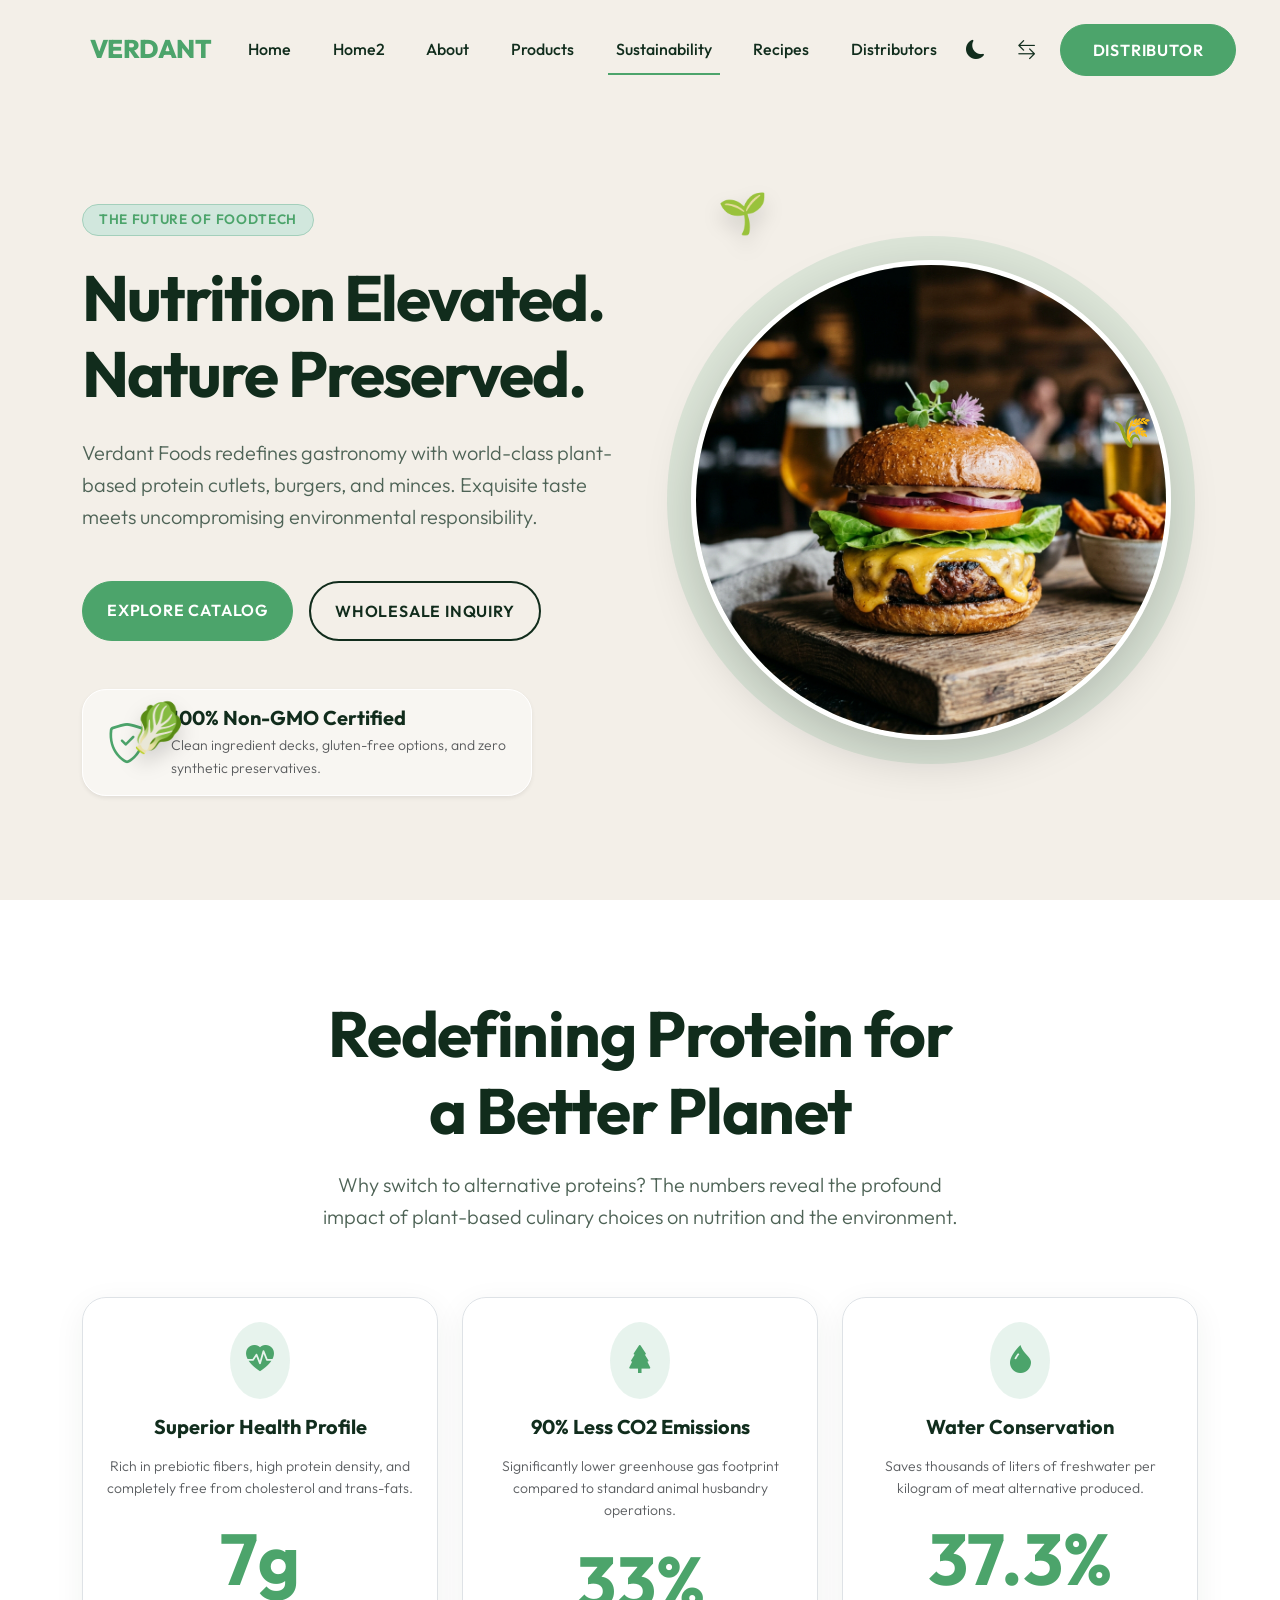
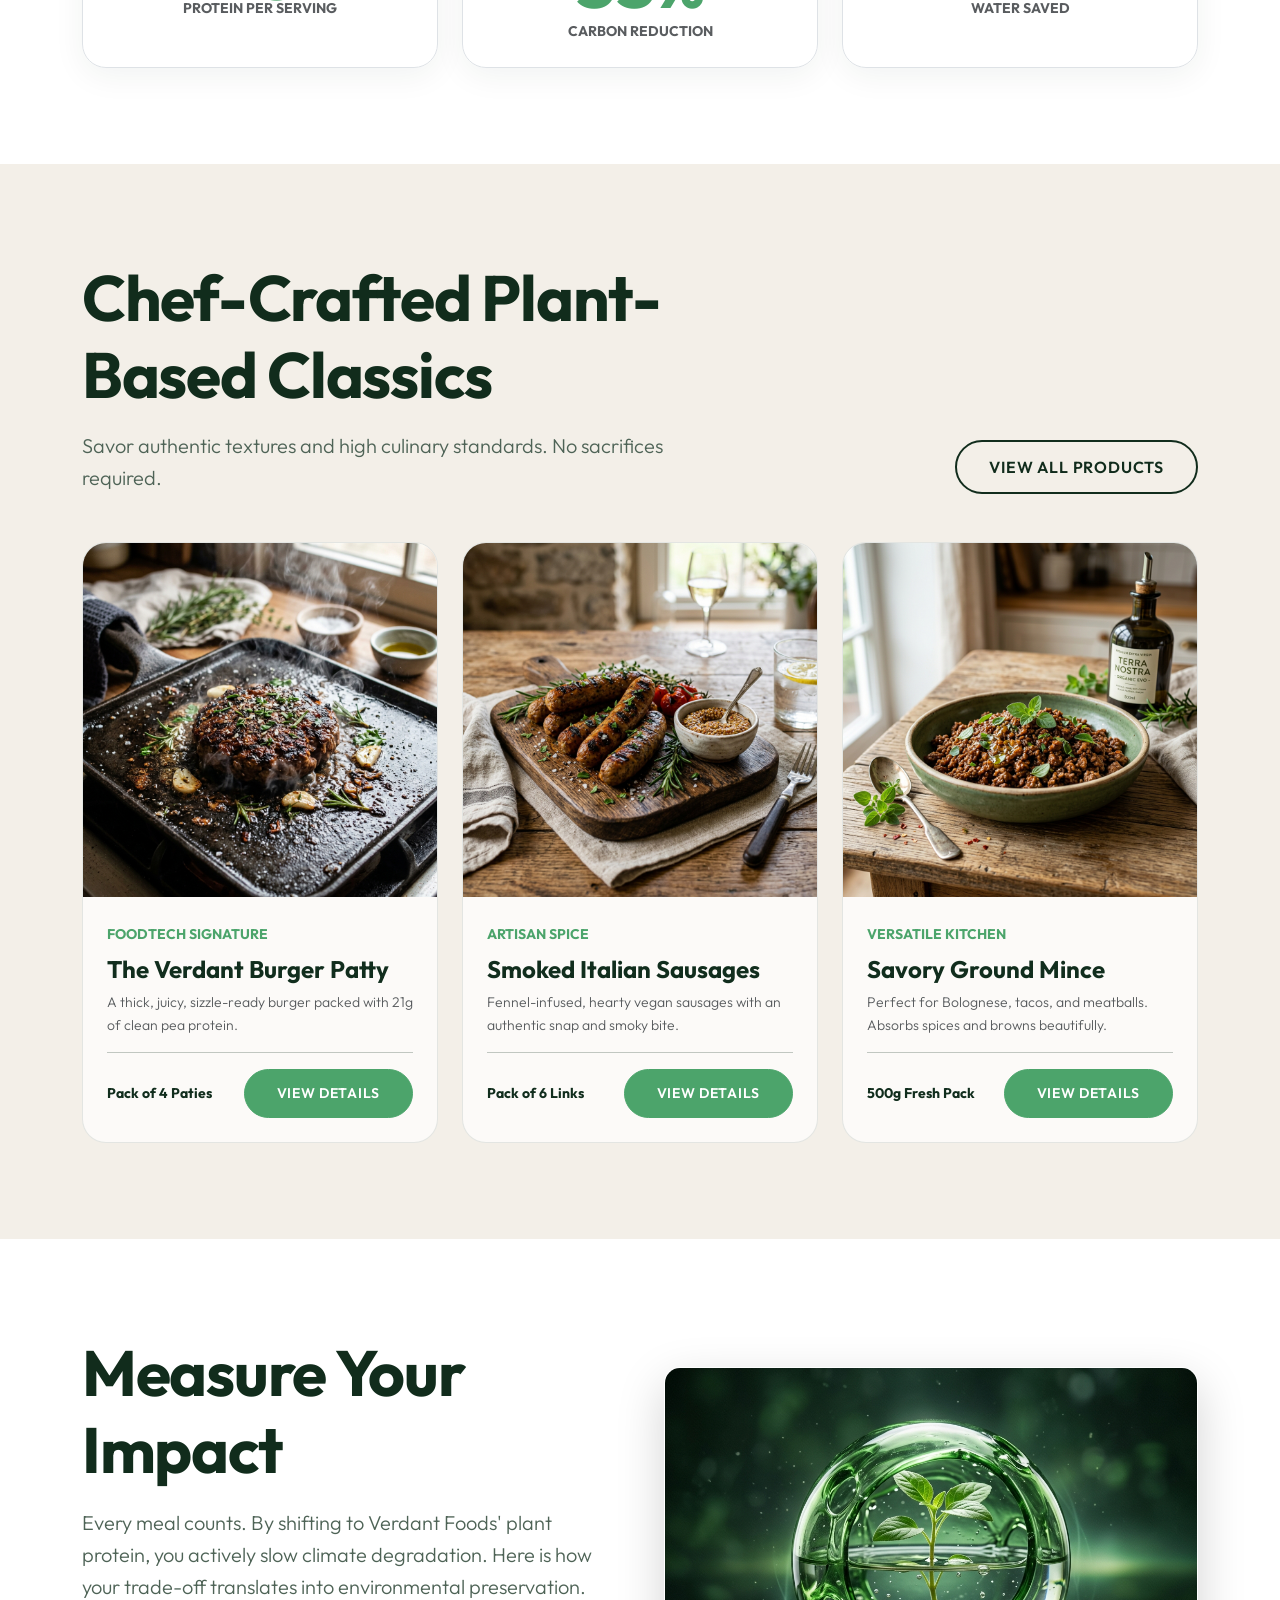
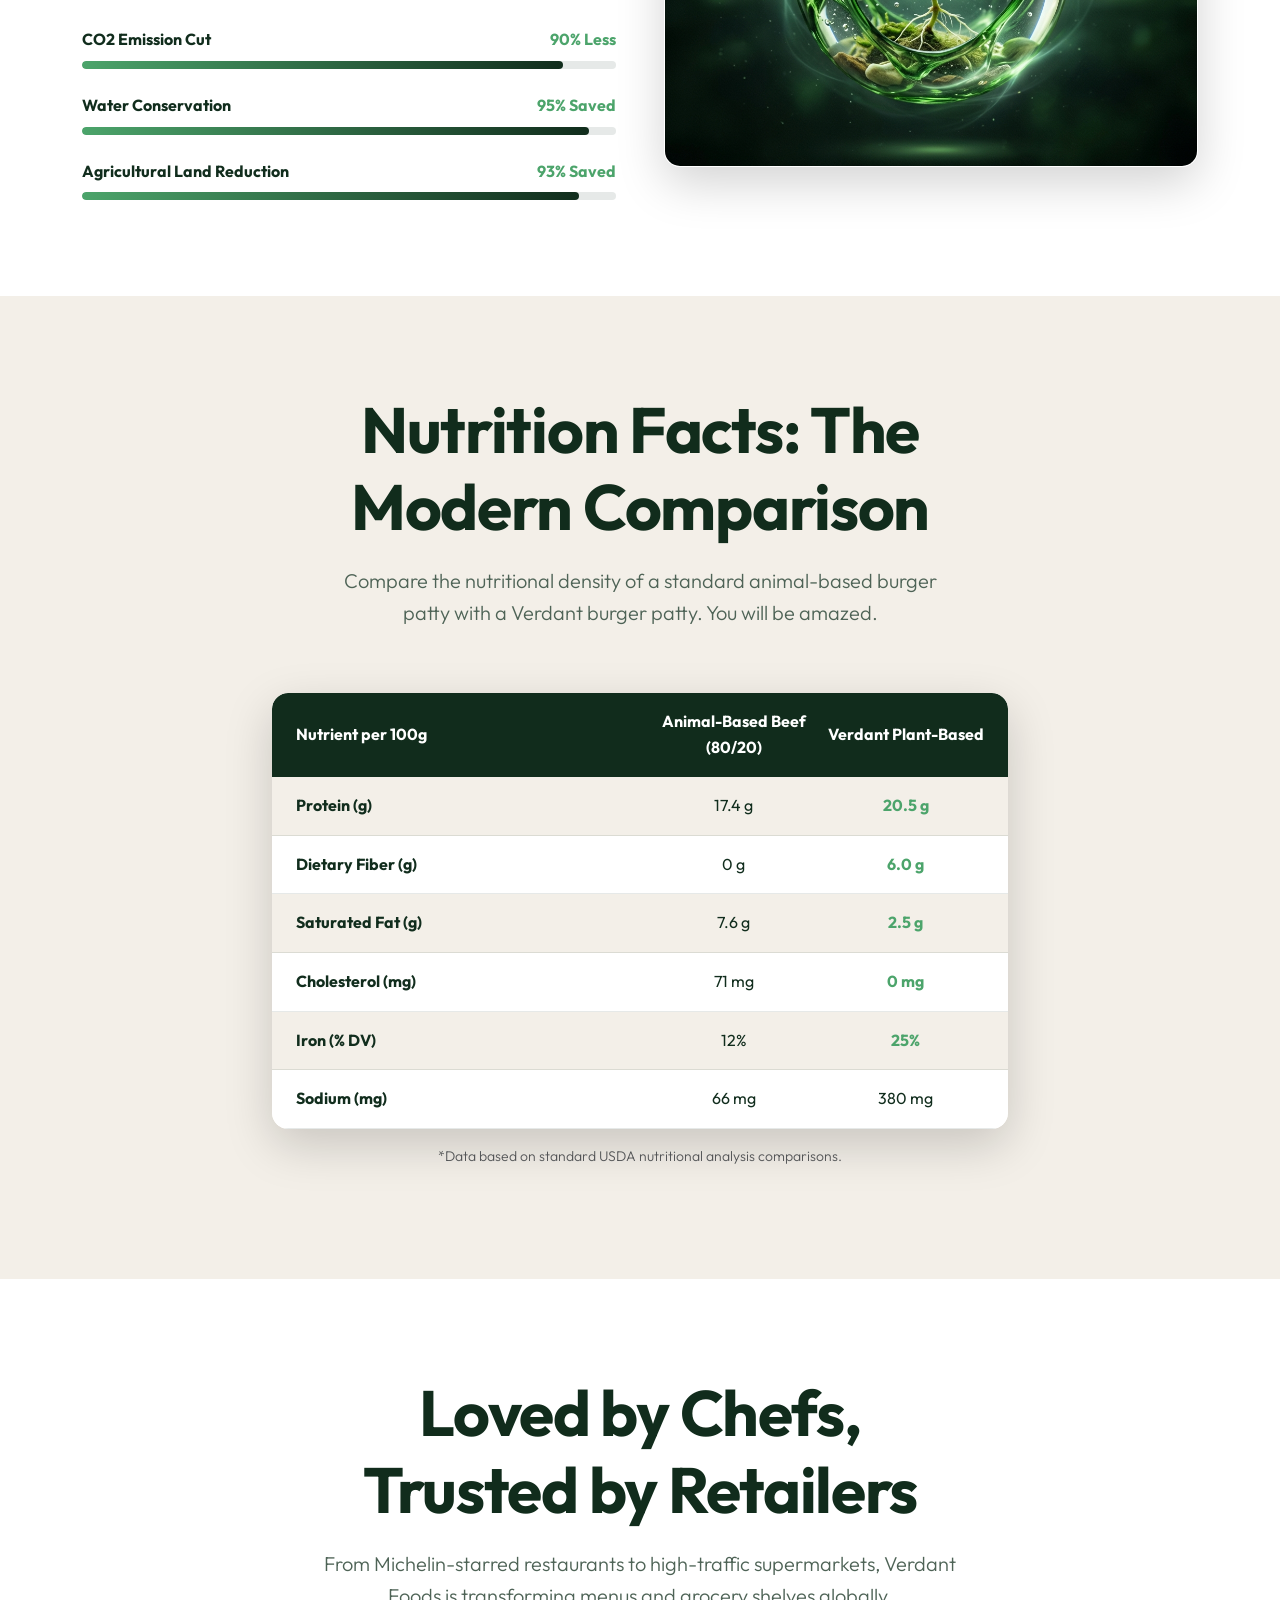
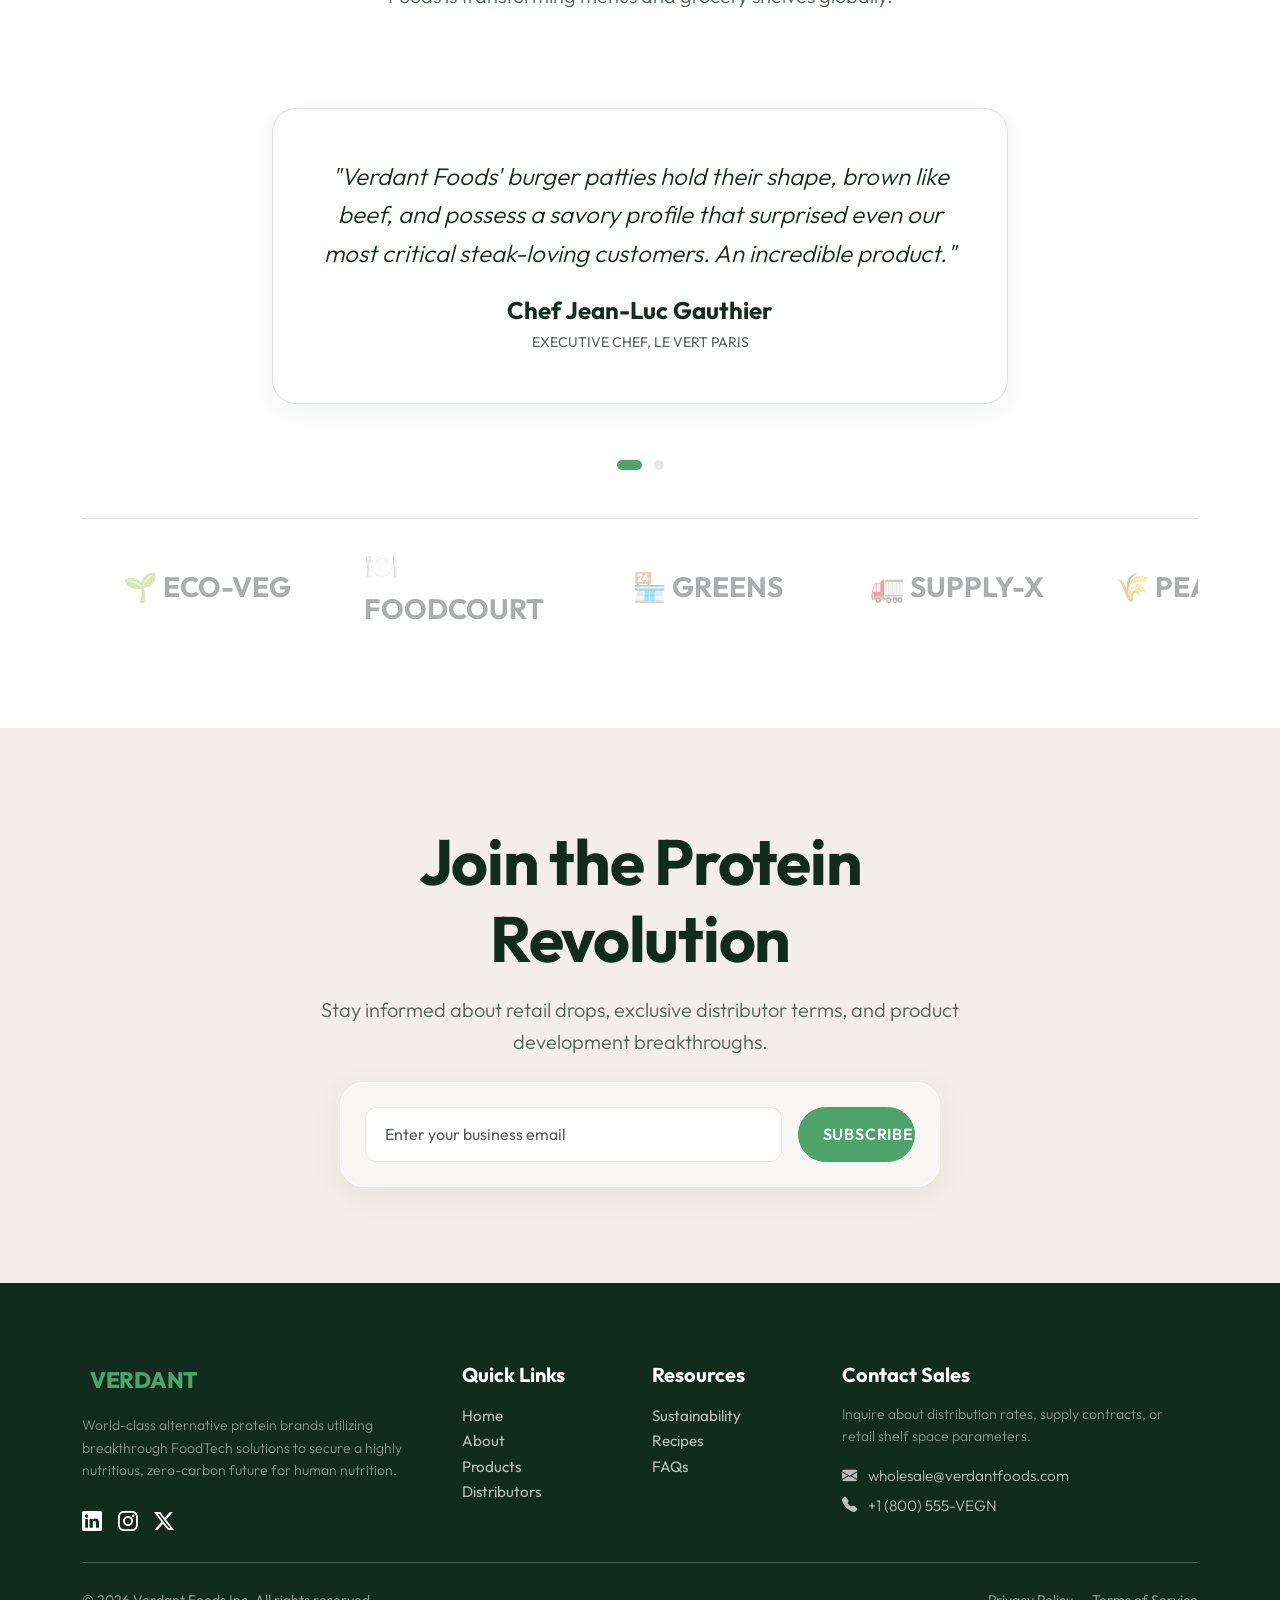
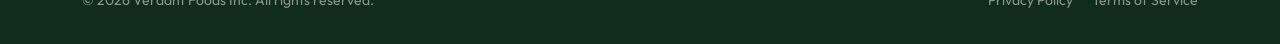
==== index.html @ fd727ae0 "Initial commit of premium FoodTech alternative protein brand website (Verdant)" ====
<!DOCTYPE html>
<html lang="en" data-theme="light" dir="ltr">

<head>
  <meta charset="UTF-8">
  <meta name="viewport" content="width=device-width, initial-scale=1.0">
  <title>Verdant | Premium Plant-Based Protein & FoodTech</title>
  <meta name="description"
    content="Discover the next generation of alternative proteins. Verdant Foods combines advanced FoodTech with organic farming to create ultra-premium, sustainable plant-based meats.">
  <!-- Bootstrap 5 CDN -->
  <link href="https://cdn.jsdelivr.net/npm/bootstrap@5.3.3/dist/css/bootstrap.min.css" rel="stylesheet">
  <!-- Bootstrap Icons CDN -->
  <link href="https://cdn.jsdelivr.net/npm/bootstrap-icons@1.11.3/font/bootstrap-icons.min.css" rel="stylesheet">
  <!-- Custom CSS -->
  <link href="assets/css/styles.css" rel="stylesheet">
  <!-- Favicon SVG -->
  <link rel="icon" type="image/svg+xml" href="data:image/svg+xml,<svg xmlns=%22http://www.w3.org/2000/svg%22 viewBox=%220 0 100 100%22><text y=%22.9em%22 font-size=%2290%22>🌱</text></svg>">
</head>

<body>

  <!-- STICKY HEADER -->
  <nav class="navbar navbar-expand-lg premium-navbar">
    <div class="container">
      <a class="navbar-brand d-flex align-items-center" href="index.html"
        style="font-weight: 800; font-size: 1.6rem; color: var(--color-primary); letter-spacing: -0.02em;">
        <i class="bi bi-leaf-fill text-success me-2"></i><span style="color: var(--color-secondary);">VERDANT</span>
      </a>
      <button class="navbar-toggler" type="button" data-bs-toggle="collapse" data-bs-target="#navbarContent"
        aria-controls="navbarContent" aria-expanded="false" aria-label="Toggle navigation">
        <span class="navbar-toggler-icon"></span>
      </button>
      <div class="collapse navbar-collapse" id="navbarContent">
        <ul class="navbar-nav mx-auto mb-2 mb-lg-0">
          <li class="nav-item"><a class="nav-link active" href="index.html">Home</a></li>
          <li class="nav-item"><a class="nav-link" href="home2.html">Home2 </a></li>
          <li class="nav-item"><a class="nav-link" href="about.html">About</a></li>
          <li class="nav-item"><a class="nav-link" href="products.html">Products</a></li>
          <li class="nav-item"><a class="nav-link" href="sustainability.html">Sustainability</a></li>
          <li class="nav-item"><a class="nav-link" href="recipes.html">Recipes</a></li>
          <li class="nav-item"><a class="nav-link" href="contact.html">Distributors</a></li>
        </ul>
        <div class="d-flex align-items-center gap-3">
          <button class="btn btn-sm btn-outline-secondary border-0" id="theme-toggle" aria-label="Toggle Dark Mode">
            <i class="bi bi-moon-fill" style="font-size: 1.2rem; color: var(--color-text);"></i>
          </button>
          <button class="btn btn-sm btn-outline-secondary border-0" id="rtl-toggle" aria-label="Toggle RTL">
            <i class="bi bi-arrow-left-right" style="font-size: 1.2rem; color: var(--color-text);"></i>
          </button>
          <a class="btn-premium btn" href="contact.html">Distributor</a>
        </div>
      </div>
    </div>
  </nav>

  <!-- HERO SECTION -->
  <header class="position-relative overflow-hidden min-vh-100 d-flex align-items-center"
    style="background-color: var(--color-accent); padding-top: 100px;">
    <!-- Parallax Blobs -->
    <div class="organic-blob" style="top: 10%; left: -5%;"></div>
    <div class="organic-blob" style="bottom: 5%; right: -5%; width: 600px; height: 600px; animation-duration: 25s;">
    </div>

    <!-- Floating 3D Elements -->
    <div class="floating-element"
      style="top: 20%; right: 40%; font-size: 2.5rem; filter: drop-shadow(0 10px 10px rgba(0,0,0,0.15));">🌱</div>
    <div class="floating-element-slow"
      style="bottom: 15%; left: 10%; font-size: 3rem; filter: drop-shadow(0 10px 10px rgba(0,0,0,0.15));">🥬</div>
    <div class="floating-element"
      style="top: 45%; right: 10%; font-size: 2rem; filter: drop-shadow(0 10px 10px rgba(0,0,0,0.15));">🌾</div>

    <div class="container py-5">
      <div class="row align-items-center g-5">
        <div class="col-lg-6 reveal-on-scroll">
          <div class="badge bg-success-subtle text-success border border-success-subtle px-3 py-2 rounded-pill mb-4"
            style="font-weight: 600; letter-spacing: 0.05em; font-size: 0.85rem;">THE FUTURE OF FOODTECH</div>
          <h1 class="display-3 fw-bold">Nutrition Elevated. Nature Preserved.</h1>
          <p class="lead mb-5" style="color: var(--color-text-muted);">
            Verdant Foods redefines gastronomy with world-class plant-based protein cutlets, burgers, and minces.
            Exquisite taste meets uncompromising environmental responsibility.
          </p>
          <div class="d-flex flex-wrap gap-3">
            <a href="products.html" class="btn btn-premium px-4 py-3">Explore Catalog</a>
            <a href="contact.html" class="btn btn-outline-premium px-4 py-3">Wholesale Inquiry</a>
          </div>

          <!-- Glass Floating Card -->
          <div class="glass-card mt-5 d-flex align-items-center gap-4 py-3 px-4 shadow-sm border-1 border-white"
            style="max-width: 450px;">
            <div class="fs-1 text-success"><i class="bi bi-shield-check"></i></div>
            <div>
              <h4 class="mb-1 fw-bold fs-5 text-primary-emphasis">100% Non-GMO Certified</h4>
              <p class="mb-0 small text-muted">Clean ingredient decks, gluten-free options, and zero synthetic
                preservatives.</p>
            </div>
          </div>
        </div>

        <div class="col-lg-6 text-center position-relative reveal-scale">
          <!-- Hero Product Image -->
          <div class="position-relative d-inline-block">
            <div class="rounded-circle bg-success bg-opacity-10 position-absolute start-50 top-50 translate-middle"
              style="width: 110%; height: 110%; z-index: -1;"></div>
            <img src="assets/images/home_hero_bg.png" alt="Premium Grilled Alternative Burger"
              class="img-fluid rounded-circle shadow-lg border border-5 border-white"
              style="width: 480px; height: 480px; object-fit: cover;">
          </div>
        </div>
      </div>
    </div>
  </header>

  <!-- WHY PLANT-BASED PROTEIN -->
  <section class="py-5 position-relative overflow-hidden" id="benefits" style="background-color: var(--color-bg);">
    <div class="container py-5">
      <div class="row justify-content-center text-center mb-5 reveal-on-scroll">
        <div class="col-lg-7">
          <h2 class="fw-bold">Redefining Protein for a Better Planet</h2>
          <p class="lead">Why switch to alternative proteins? The numbers reveal the profound impact of plant-based
            culinary choices on nutrition and the environment.</p>
        </div>
      </div>

      <div class="row g-4 justify-content-center">
        <!-- Benefit Card 1 -->
        <div class="col-md-4 col-sm-6 text-center reveal-on-scroll" style="transition-delay: 0.1s;">
          <div class="glass-card h-100 p-4 border border-1">
            <div class="mb-3 d-inline-block rounded-circle p-3 bg-success bg-opacity-10 text-success fs-3">
              <i class="bi bi-heart-pulse-fill"></i>
            </div>
            <h3 class="h5 fw-bold mb-3">Superior Health Profile</h3>
            <p class="small text-muted mb-4">Rich in prebiotic fibers, high protein density, and completely free from
              cholesterol and trans-fats.</p>
            <div class="counter-num" data-target="21" data-suffix="g">0</div>
            <span class="text-uppercase small fw-bold text-muted">Protein per serving</span>
          </div>
        </div>

        <!-- Benefit Card 2 -->
        <div class="col-md-4 col-sm-6 text-center reveal-on-scroll" style="transition-delay: 0.2s;">
          <div class="glass-card h-100 p-4 border border-1">
            <div class="mb-3 d-inline-block rounded-circle p-3 bg-success bg-opacity-10 text-success fs-3">
              <i class="bi bi-tree-fill"></i>
            </div>
            <h3 class="h5 fw-bold mb-3">90% Less CO2 Emissions</h3>
            <p class="small text-muted mb-4">Significantly lower greenhouse gas footprint compared to standard animal
              husbandry operations.</p>
            <div class="counter-num" data-target="89" data-suffix="%">0</div>
            <span class="text-uppercase small fw-bold text-muted">Carbon Reduction</span>
          </div>
        </div>

        <!-- Benefit Card 3 -->
        <div class="col-md-4 col-sm-6 text-center reveal-on-scroll" style="transition-delay: 0.3s;">
          <div class="glass-card h-100 p-4 border border-1">
            <div class="mb-3 d-inline-block rounded-circle p-3 bg-success bg-opacity-10 text-success fs-3">
              <i class="bi bi-droplet-fill"></i>
            </div>
            <h3 class="h5 fw-bold mb-3">Water Conservation</h3>
            <p class="small text-muted mb-4">Saves thousands of liters of freshwater per kilogram of meat alternative
              produced.</p>
            <div class="counter-num" data-target="99.2" data-float="true" data-suffix="%">0</div>
            <span class="text-uppercase small fw-bold text-muted">Water saved</span>
          </div>
        </div>
      </div>
    </div>
  </section>

  <!-- FEATURED PRODUCTS -->
  <section class="py-5 position-relative" id="products" style="background-color: var(--color-accent);">
    <div class="container py-5">
      <div class="row justify-content-between align-items-end mb-5 reveal-on-scroll">
        <div class="col-md-7">
          <h2 class="fw-bold mb-0">Chef-Crafted Plant-Based Classics</h2>
          <p class="lead mb-0 mt-3">Savor authentic textures and high culinary standards. No sacrifices required.</p>
        </div>
        <div class="col-md-3 text-md-end mt-4 mt-md-0">
          <a href="products.html" class="btn btn-outline-premium">View All Products</a>
        </div>
      </div>

      <div class="row g-4">
        <!-- Product 1 -->
        <div class="col-lg-4 col-md-6 reveal-on-scroll" style="transition-delay: 0.1s;">
          <div class="premium-product-card h-100">
            <div class="product-image-container">
              <img src="assets/images/home_prod_burger.png" alt="Verdant Burger Patty">
            </div>
            <div class="p-4">
              <span class="text-uppercase small text-success fw-bold">FoodTech Signature</span>
              <h3 class="h4 fw-bold mt-2">The Verdant Burger Patty</h3>
              <p class="small text-muted">A thick, juicy, sizzle-ready burger packed with 21g of clean pea protein.</p>
              <hr class="my-3">
              <div class="d-flex justify-content-between align-items-center">
                <span class="small fw-bold">Pack of 4 Paties</span>
                <a href="products.html" class="btn btn-sm btn-premium">View Details</a>
              </div>
            </div>
          </div>
        </div>

        <!-- Product 2 -->
        <div class="col-lg-4 col-md-6 reveal-on-scroll" style="transition-delay: 0.2s;">
          <div class="premium-product-card h-100">
            <div class="product-image-container">
              <img src="assets/images/home_prod_sausage.png" alt="Verdant Italian Sausage">
            </div>
            <div class="p-4">
              <span class="text-uppercase small text-success fw-bold">Artisan Spice</span>
              <h3 class="h4 fw-bold mt-2">Smoked Italian Sausages</h3>
              <p class="small text-muted">Fennel-infused, hearty vegan sausages with an authentic snap and smoky bite.
              </p>
              <hr class="my-3">
              <div class="d-flex justify-content-between align-items-center">
                <span class="small fw-bold">Pack of 6 Links</span>
                <a href="products.html" class="btn btn-sm btn-premium">View Details</a>
              </div>
            </div>
          </div>
        </div>

        <!-- Product 3 -->
        <div class="col-lg-4 col-md-6 reveal-on-scroll" style="transition-delay: 0.3s;">
          <div class="premium-product-card h-100">
            <div class="product-image-container">
              <img src="assets/images/home_prod_mince.png" alt="Verdant Ground Mince">
            </div>
            <div class="p-4">
              <span class="text-uppercase small text-success fw-bold">Versatile Kitchen</span>
              <h3 class="h4 fw-bold mt-2">Savory Ground Mince</h3>
              <p class="small text-muted">Perfect for Bolognese, tacos, and meatballs. Absorbs spices and browns
                beautifully.</p>
              <hr class="my-3">
              <div class="d-flex justify-content-between align-items-center">
                <span class="small fw-bold">500g Fresh Pack</span>
                <a href="products.html" class="btn btn-sm btn-premium">View Details</a>
              </div>
            </div>
          </div>
        </div>
      </div>
    </div>
  </section>

  <!-- SUSTAINABILITY IMPACT -->
  <section class="py-5 overflow-hidden" id="sustainability" style="background-color: var(--color-bg);">
    <div class="container py-5">
      <div class="row align-items-center g-5">
        <div class="col-lg-6 reveal-on-scroll">
          <h2 class="fw-bold">Measure Your Impact</h2>
          <p class="lead">Every meal counts. By shifting to Verdant Foods' plant protein, you actively slow climate
            degradation. Here is how your trade-off translates into environmental preservation.</p>

          <div class="mt-4">
            <div class="d-flex justify-content-between mb-2">
              <span class="fw-bold">CO2 Emission Cut</span>
              <span class="text-success fw-bold">90% Less</span>
            </div>
            <div class="sustainability-meter mb-4">
              <div class="sustainability-progress" style="width: 90%;"></div>
            </div>

            <div class="d-flex justify-content-between mb-2">
              <span class="fw-bold">Water Conservation</span>
              <span class="text-success fw-bold">95% Saved</span>
            </div>
            <div class="sustainability-meter mb-4">
              <div class="sustainability-progress" style="width: 95%;"></div>
            </div>

            <div class="d-flex justify-content-between mb-2">
              <span class="fw-bold">Agricultural Land Reduction</span>
              <span class="text-success fw-bold">93% Saved</span>
            </div>
            <div class="sustainability-meter">
              <div class="sustainability-progress" style="width: 93%;"></div>
            </div>
          </div>
        </div>
        <div class="col-lg-6 text-center reveal-scale">
          <img src="assets/images/home_sustain_chart.png" alt="Ecological glass design representing sustainability"
            class="img-fluid rounded-4 shadow-lg border border-1 border-white"
            style="max-height: 400px; width: 100%; object-fit: cover;">
        </div>
      </div>
    </div>
  </section>

  <!-- HEALTH & NUTRITION COMPARISON -->
  <section class="py-5" style="background-color: var(--color-accent);">
    <div class="container py-5">
      <div class="row justify-content-center text-center mb-5 reveal-on-scroll">
        <div class="col-lg-7">
          <h2 class="fw-bold">Nutrition Facts: The Modern Comparison</h2>
          <p class="lead">Compare the nutritional density of a standard animal-based burger patty with a Verdant burger
            patty. You will be amazed.</p>
        </div>
      </div>

      <div class="row justify-content-center">
        <div class="col-lg-10 col-xl-8 reveal-scale">
          <div class="nutrition-grid-wrapper shadow-lg">
            <div class="nutrition-grid border-0 bg-white">
              <div class="nutrition-row fw-bold text-white bg-success"
                style="background-color: var(--color-primary) !important;">
                <span>Nutrient per 100g</span>
                <span>Animal-Based Beef (80/20)</span>
                <span>Verdant Plant-Based</span>
              </div>
              <div class="nutrition-row">
                <span class="fw-bold">Protein (g)</span>
                <span>17.4 g</span>
                <span class="text-success fw-bold">20.5 g</span>
              </div>
              <div class="nutrition-row">
                <span class="fw-bold">Dietary Fiber (g)</span>
                <span>0 g</span>
                <span class="text-success fw-bold">6.0 g</span>
              </div>
              <div class="nutrition-row">
                <span class="fw-bold">Saturated Fat (g)</span>
                <span>7.6 g</span>
                <span class="text-success fw-bold">2.5 g</span>
              </div>
              <div class="nutrition-row">
                <span class="fw-bold">Cholesterol (mg)</span>
                <span>71 mg</span>
                <span class="text-success fw-bold">0 mg</span>
              </div>
              <div class="nutrition-row">
                <span class="fw-bold">Iron (% DV)</span>
                <span>12%</span>
                <span class="text-success fw-bold">25%</span>
              </div>
              <div class="nutrition-row">
                <span class="fw-bold">Sodium (mg)</span>
                <span>66 mg</span>
                <span>380 mg</span>
              </div>
            </div>
          </div>
          <p class="text-center mt-3 small text-muted">*Data based on standard USDA nutritional analysis comparisons.
          </p>
        </div>
      </div>
    </div>
  </section>

  <!-- TESTIMONIALS & PARTNER LOGOS -->
  <section class="py-5" style="background-color: var(--color-bg);">
    <div class="container py-5">
      <div class="row justify-content-center text-center mb-5 reveal-on-scroll">
        <div class="col-lg-7">
          <h2 class="fw-bold">Loved by Chefs, Trusted by Retailers</h2>
          <p class="lead">From Michelin-starred restaurants to high-traffic supermarkets, Verdant Foods is transforming
            menus and grocery shelves globally.</p>
        </div>
      </div>

      <div class="testimonial-wrapper reveal-scale">
        <div class="testimonial-container">
          <!-- Slide 1 -->
          <div class="testimonial-slide">
            <div class="glass-card text-center p-5 border">
              <p class="fs-4 italic text-primary mb-4" style="font-style: italic;">"Verdant Foods' burger patties hold
                their shape, brown like beef, and possess a savory profile that surprised even our most critical
                steak-loving customers. An incredible product."</p>
              <h4 class="fw-bold mb-1">Chef Jean-Luc Gauthier</h4>
              <span class="small text-muted text-uppercase">Executive Chef, Le Vert Paris</span>
            </div>
          </div>
          <!-- Slide 2 -->
          <div class="testimonial-slide">
            <div class="glass-card text-center p-5 border">
              <p class="fs-4 italic text-primary mb-4" style="font-style: italic;">"Wholesale inquiries surged 40% after
                stocking Verdant Foods. Their delivery times are impeccable, and the shelf stability of the
                vacuum-sealed mince is excellent."</p>
              <h4 class="fw-bold mb-1">Sarah Jenkins</h4>
              <span class="small text-muted text-uppercase">Director of Operations, Organic Foods Co-op</span>
            </div>
          </div>
        </div>
        <div class="slider-dots"></div>
      </div>

      <!-- Retail Partner Logos -->
      <div class="mt-5 pt-4 overflow-hidden border-top">
        <div class="logo-track">
          <div class="logo-slide"><span class="fs-3 fw-bold text-muted opacity-50">🌱 ECO-VEG</span></div>
          <div class="logo-slide"><span class="fs-3 fw-bold text-muted opacity-50">🍽️ FOODCOURT</span></div>
          <div class="logo-slide"><span class="fs-3 fw-bold text-muted opacity-50">🏪 GREENS</span></div>
          <div class="logo-slide"><span class="fs-3 fw-bold text-muted opacity-50">🚛 SUPPLY-X</span></div>
          <div class="logo-slide"><span class="fs-3 fw-bold text-muted opacity-50">🌾 PEA-CORP</span></div>
          <!-- Repeats for infinite scrolling -->
          <div class="logo-slide"><span class="fs-3 fw-bold text-muted opacity-50">🌱 ECO-VEG</span></div>
          <div class="logo-slide"><span class="fs-3 fw-bold text-muted opacity-50">🍽️ FOODCOURT</span></div>
          <div class="logo-slide"><span class="fs-3 fw-bold text-muted opacity-50">🏪 GREENS</span></div>
          <div class="logo-slide"><span class="fs-3 fw-bold text-muted opacity-50">🚛 SUPPLY-X</span></div>
          <div class="logo-slide"><span class="fs-3 fw-bold text-muted opacity-50">🌾 PEA-CORP</span></div>
        </div>
      </div>
    </div>
  </section>

  <!-- NEWSLETTER CTA -->
  <section class="py-5 position-relative overflow-hidden" style="background-color: var(--color-accent);">
    <div class="organic-blob" style="top: -20%; right: -20%; width: 400px; height: 400px;"></div>
    <div class="container py-5">
      <div class="row justify-content-center text-center reveal-on-scroll">
        <div class="col-lg-8">
          <h2 class="fw-bold mb-3">Join the Protein Revolution</h2>
          <p class="lead mb-4">Stay informed about retail drops, exclusive distributor terms, and product development
            breakthroughs.</p>

          <div class="glass-card p-4 mx-auto" style="max-width: 600px; border: 1px solid rgba(255,255,255,0.8);">
            <!-- Subscription Form -->
            <form class="premium-form d-flex flex-column flex-sm-row gap-3">
              <input type="email" class="form-control premium-form-control flex-grow-1"
                placeholder="Enter your business email" required>
              <button type="submit" class="btn btn-premium px-4">Subscribe</button>
            </form>
            <!-- Success Message -->
            <div class="form-success-card">
              <div class="text-success fs-1 mb-2"><i class="bi bi-check-circle-fill"></i></div>
              <h4 class="fw-bold">Subscription Confirmed!</h4>
              <p class="mb-0 text-muted">You have successfully subscribed to the Verdant Foods mailing list.</p>
            </div>
          </div>
        </div>
      </div>
    </div>
  </section>

  <!-- FOOTER -->
  <footer>
    <div class="container">
      <div class="row g-4">
        <div class="col-lg-4 col-md-6">
          <a class="d-flex align-items-center mb-3 text-white" href="index.html"
            style="font-weight: 800; font-size: 1.4rem; text-decoration: none; letter-spacing: -0.02em;">
            <i class="bi bi-leaf-fill text-success me-2"></i><span style="color: var(--color-secondary);">VERDANT</span>
          </a>
          <p class="text-white-50 small mb-4">World-class alternative protein brands utilizing breakthrough FoodTech
            solutions to secure a highly nutritious, zero-carbon future for human nutrition.</p>
          <div class="d-flex gap-3">
            <a href="#" aria-label="LinkedIn" class="text-white fs-5"><i class="bi bi-linkedin"></i></a>
            <a href="#" aria-label="Instagram" class="text-white fs-5"><i class="bi bi-instagram"></i></a>
            <a href="#" aria-label="Twitter" class="text-white fs-5"><i class="bi bi-twitter-x"></i></a>
          </div>
        </div>
        <div class="col-lg-2 col-md-3 col-6">
          <h5 class="fw-bold text-white mb-3">Quick Links</h5>
          <ul class="list-unstyled">
            <li><a href="index.html">Home</a></li>
            <li><a href="about.html">About</a></li>
            <li><a href="products.html">Products</a></li>
            <li><a href="contact.html">Distributors</a></li>
          </ul>
        </div>
        <div class="col-lg-2 col-md-3 col-6">
          <h5 class="fw-bold text-white mb-3">Resources</h5>
          <ul class="list-unstyled">
            <li><a href="sustainability.html">Sustainability</a></li>
            <li><a href="recipes.html">Recipes</a></li>
            <li><a href="contact.html#faq">FAQs</a></li>
          </ul>
        </div>
        <div class="col-lg-4 col-md-6">
          <h5 class="fw-bold text-white mb-3">Contact Sales</h5>
          <p class="small text-white-50">Inquire about distribution rates, supply contracts, or retail shelf space
            parameters.</p>
          <p class="mb-1"><i class="bi bi-envelope-fill me-2"></i> wholesale@verdantfoods.com</p>
          <p><i class="bi bi-telephone-fill me-2"></i> +1 (800) 555-VEGN</p>
        </div>
      </div>
      <hr class="my-4 border-white-50">
      <div class="row align-items-center">
        <div class="col-md-6 text-center text-md-start">
          <span class="small text-white-50">&copy; 2026 Verdant Foods Inc. All rights reserved.</span>
        </div>
        <div class="col-md-6 text-center text-md-end mt-2 mt-md-0">
          <a href="#" class="small text-white-50 me-3">Privacy Policy</a>
          <a href="#" class="small text-white-50">Terms of Service</a>
        </div>
      </div>
    </div>
  </footer>

  <!-- BACK TO TOP BUTTON -->
  <div class="back-to-top" id="back-to-top" aria-label="Back to Top">
    <i class="bi bi-arrow-up-short" style="font-size: 1.8rem;"></i>
  </div>

  <!-- Bootstrap 5 JS Bundle with Popper -->
  <script src="https://cdn.jsdelivr.net/npm/bootstrap@5.3.3/dist/js/bootstrap.bundle.min.js"></script>
  <!-- Custom JS -->
  <script src="assets/js/app.js"></script>
</body>

</html>
---- assets/css/styles.css ----
@import url('https://fonts.googleapis.com/css2?family=Outfit:wght@100;300;400;500;600;700;800;900&display=swap');

/* BRAND VARIABLES & COLOR SYSTEM */
:root {
  --font-family: 'Outfit', sans-serif;
  
  /* HSL Color System */
  --hsl-primary: 145, 45%, 12%;
  --hsl-secondary: 141, 37%, 47%;
  --hsl-accent: 40, 30%, 93%;
  --hsl-accent-dark: 40, 20%, 80%;
  
  /* Theme Colors (Light Default) */
  --color-primary: hsl(var(--hsl-primary));
  --color-secondary: hsl(var(--hsl-secondary));
  --color-accent: hsl(var(--hsl-accent));
  --color-accent-dark: hsl(var(--hsl-accent-dark));
  --color-bg: #ffffff;
  --color-card-bg: rgba(255, 255, 255, 0.7);
  --color-text: #112d1d;
  --color-text-muted: #4e6356;
  --color-border: rgba(17, 45, 29, 0.1);
  --glass-bg: rgba(255, 255, 255, 0.45);
  --glass-border: rgba(255, 255, 255, 0.25);
  --glass-shadow: rgba(17, 45, 29, 0.06);
  
  /* Animations */
  --transition-smooth: all 0.5s cubic-bezier(0.16, 1, 0.3, 1);
  --transition-fast: all 0.2s ease;
}

/* DARK MODE OVERRIDES */
[data-theme="dark"] {
  --color-bg: #0b0f0c;
  --color-card-bg: rgba(15, 22, 17, 0.7);
  --color-accent: #141a16;
  --color-accent-dark: #1b241e;
  --color-text: #f5f0e6;
  --color-text-muted: #a3b8ad;
  --color-border: rgba(245, 240, 230, 0.15);
  --glass-bg: rgba(11, 15, 12, 0.65);
  --glass-border: rgba(245, 240, 230, 0.15);
  --glass-shadow: rgba(0, 0, 0, 0.5);
}

/* GENERAL SETUP */
* {
  box-sizing: border-box;
  margin: 0;
  padding: 0;
}

body {
  font-family: var(--font-family);
  background-color: var(--color-bg);
  color: var(--color-text);
  overflow-x: hidden;
  transition: background-color 0.5s ease, color 0.5s ease;
  line-height: 1.6;
}

/* TYPOGRAPHY */
h1, .h1 {
  font-size: clamp(3.5rem, 8vw, 6rem);
  font-weight: 580;
  line-height: 1.1;
  letter-spacing: -0.03em;
  color: var(--color-primary);
  margin-bottom: 1.5rem;
}

[data-theme="dark"] h1, [data-theme="dark"] .h1 {
  color: #ffffff;
}

h2, .h2 {
  font-size: clamp(2.2rem, 5vw, 4rem);
  font-weight: 600;
  line-height: 1.2;
  letter-spacing: -0.02em;
  color: var(--color-primary);
  margin-bottom: 1.2rem;
}

[data-theme="dark"] h2, [data-theme="dark"] .h2 {
  color: var(--color-secondary);
}

h3, .h3 {
  font-size: clamp(1.6rem, 3.5vw, 2.5rem);
  font-weight: 500;
  line-height: 1.3;
  margin-bottom: 1rem;
}

p, .body-text {
  font-size: clamp(0.95rem, 2vw, 1.1rem);
  color: var(--color-text-muted);
  font-weight: 300;
}

/* RTL OVERRIDES */
[dir="rtl"] {
  text-align: right;
}
[dir="rtl"] .ms-auto {
  margin-right: auto !important;
  margin-left: 0 !important;
}
[dir="rtl"] .me-auto {
  margin-left: auto !important;
  margin-right: 0 !important;
}

/* STICKY HEADER Styling */
.premium-navbar {
  position: fixed;
  top: 0;
  width: 100%;
  z-index: 1000;
  padding: 1.5rem 0;
  background: transparent;
  border-bottom: 1px solid transparent;
  transition: var(--transition-smooth);
}

.premium-navbar.scrolled {
  padding: 0.8rem 0;
  background: var(--glass-bg);
  backdrop-filter: blur(16px) saturate(180%);
  -webkit-backdrop-filter: blur(16px) saturate(180%);
  border-bottom: 1px solid var(--glass-border);
  box-shadow: 0 10px 30px var(--glass-shadow);
}

.nav-link {
  font-weight: 500;
  color: var(--color-text) !important;
  margin: 0 0.8rem;
  position: relative;
  transition: var(--transition-fast);
}

.nav-link::after {
  content: '';
  position: absolute;
  bottom: -4px;
  left: 0;
  width: 0;
  height: 2px;
  background-color: var(--color-secondary);
  transition: var(--transition-fast);
}

.nav-link.active::after,
.nav-link:hover::after {
  width: 100%;
}

/* BUTTONS */
.btn-premium {
  font-family: var(--font-family);
  font-weight: 600;
  text-transform: uppercase;
  letter-spacing: 0.05em;
  padding: 0.8rem 2rem;
  border-radius: 50px;
  border: 1px solid var(--color-secondary);
  background-color: var(--color-secondary);
  color: #ffffff !important;
  transition: var(--transition-smooth);
  position: relative;
  overflow: hidden;
  z-index: 1;
}

.btn-premium::before {
  content: '';
  position: absolute;
  top: 0;
  left: -100%;
  width: 100%;
  height: 100%;
  background: var(--color-primary);
  transition: var(--transition-smooth);
  z-index: -1;
}

.btn-premium:hover::before {
  left: 0;
}

.btn-premium:hover {
  transform: translateY(-3px);
  box-shadow: 0 10px 20px rgba(76, 166, 107, 0.3);
}

.btn-outline-premium {
  font-family: var(--font-family);
  font-weight: 600;
  text-transform: uppercase;
  letter-spacing: 0.05em;
  padding: 0.8rem 2rem;
  border-radius: 50px;
  border: 2px solid var(--color-primary);
  background-color: transparent;
  color: var(--color-primary) !important;
  transition: var(--transition-smooth);
}

[data-theme="dark"] .btn-outline-premium {
  border-color: var(--color-secondary);
  color: var(--color-secondary) !important;
}

.btn-outline-premium:hover {
  background-color: var(--color-primary);
  color: #ffffff !important;
  transform: translateY(-3px);
}

[data-theme="dark"] .btn-outline-premium:hover {
  background-color: var(--color-secondary);
  color: #ffffff !important;
}

/* GLASSMORPHISM UI COMPONENTS */
.glass-card {
  background: var(--glass-bg);
  backdrop-filter: blur(12px) saturate(160%);
  -webkit-backdrop-filter: blur(12px) saturate(160%);
  border: 1px solid var(--glass-border);
  box-shadow: 0 8px 32px var(--glass-shadow);
  border-radius: 24px;
  padding: 2.5rem;
  transition: var(--transition-smooth);
}

.glass-card:hover {
  transform: translateY(-8px);
  border-color: rgba(76, 166, 107, 0.4);
  box-shadow: 0 15px 40px rgba(76, 166, 107, 0.15);
}

/* 3D FLOATING OBJECTS */
.floating-element {
  position: absolute;
  pointer-events: none;
  z-index: 2;
  animation: float-around 8s ease-in-out infinite alternate;
}

.floating-element-slow {
  position: absolute;
  pointer-events: none;
  z-index: 2;
  animation: float-around 12s ease-in-out infinite alternate-reverse;
}

@keyframes float-around {
  0% {
    transform: translateY(0px) rotate(0deg) scale(1);
  }
  50% {
    transform: translateY(-20px) rotate(5deg) scale(1.05);
  }
  100% {
    transform: translateY(10px) rotate(-5deg) scale(0.95);
  }
}

/* ORGANIC BLOBS */
.organic-blob {
  position: absolute;
  width: 500px;
  height: 500px;
  background: radial-gradient(circle, rgba(76,166,107,0.15) 0%, rgba(245,240,230,0) 70%);
  border-radius: 50%;
  filter: blur(40px);
  z-index: -1;
  animation: morph-blob 20s infinite alternate;
}

@keyframes morph-blob {
  0% {
    border-radius: 42% 58% 70% 30% / 45% 45% 55% 55%;
    transform: translate(0, 0) scale(1);
  }
  50% {
    border-radius: 70% 30% 52% 48% / 60% 40% 60% 40%;
    transform: translate(30px, -50px) scale(1.2);
  }
  100% {
    border-radius: 50% 50% 30% 70% / 50% 60% 40% 50%;
    transform: translate(-20px, 20px) scale(0.9);
  }
}

/* PREMIUM ANIMATIONS (ON SCROLL REVEALS) */
.reveal-on-scroll {
  opacity: 0;
  filter: blur(15px);
  transform: translateY(40px);
  transition: opacity 1s cubic-bezier(0.16, 1, 0.3, 1),
              filter 1s cubic-bezier(0.16, 1, 0.3, 1),
              transform 1s cubic-bezier(0.16, 1, 0.3, 1);
}

.reveal-on-scroll.revealed {
  opacity: 1;
  filter: blur(0);
  transform: translateY(0);
}

.reveal-scale {
  opacity: 0;
  transform: scale(0.85);
  transition: opacity 1.2s cubic-bezier(0.16, 1, 0.3, 1),
              transform 1.2s cubic-bezier(0.16, 1, 0.3, 1);
}

.reveal-scale.revealed {
  opacity: 1;
  transform: scale(1);
}

/* MAGNETIC LIFT AND HOVER EFFECTS */
.hover-lift {
  transition: var(--transition-smooth);
}
.hover-lift:hover {
  transform: translateY(-8px) scale(1.02);
}

/* PRODUCT CARD STYLING */
.premium-product-card {
  position: relative;
  background: var(--color-card-bg);
  border: 1px solid var(--color-border);
  border-radius: 24px;
  overflow: hidden;
  transition: var(--transition-smooth);
}

.product-image-container {
  overflow: hidden;
  position: relative;
  background-color: var(--color-accent);
  aspect-ratio: 1;
}

.product-image-container img {
  width: 100%;
  height: 100%;
  object-fit: cover;
  transition: var(--transition-smooth);
}

.premium-product-card:hover .product-image-container img {
  transform: scale(1.1);
}

.premium-product-card:hover {
  border-color: var(--color-secondary);
  box-shadow: 0 20px 40px var(--glass-shadow);
  transform: translateY(-10px);
}

/* COUNTERS */
.counter-num {
  font-size: clamp(3rem, 6vw, 4.5rem);
  font-weight: 700;
  color: var(--color-secondary);
  line-height: 1;
}

/* METRICS & PROGRESS BARS */
.sustainability-meter {
  height: 8px;
  border-radius: 10px;
  background-color: var(--color-border);
  overflow: hidden;
}

.sustainability-progress {
  height: 100%;
  width: 0;
  background: linear-gradient(90deg, var(--color-secondary) 0%, var(--color-primary) 100%);
  border-radius: 10px;
  transition: width 2s cubic-bezier(0.16, 1, 0.3, 1);
}

/* TESTIMONIALS SLIDER */
.testimonial-wrapper {
  max-width: 800px;
  margin: 0 auto;
  overflow: hidden;
  position: relative;
}

.testimonial-container {
  display: flex;
  transition: transform 0.6s cubic-bezier(0.16, 1, 0.3, 1);
}

.testimonial-slide {
  min-width: 100%;
  padding: 2rem;
  box-sizing: border-box;
}

.slider-dots {
  display: flex;
  justify-content: center;
  margin-top: 1.5rem;
}

.dot {
  width: 10px;
  height: 10px;
  border-radius: 50%;
  background-color: var(--color-border);
  margin: 0 6px;
  cursor: pointer;
  transition: var(--transition-fast);
}

.dot.active {
  background-color: var(--color-secondary);
  width: 25px;
  border-radius: 5px;
}

/* TIMELINE & ACCORDION SYSTEM */
.timeline-item {
  position: relative;
  padding-left: 3rem;
  border-left: 2px solid var(--color-secondary);
  padding-bottom: 3rem;
}

.timeline-item::after {
  content: '';
  position: absolute;
  left: -7px;
  top: 5px;
  width: 12px;
  height: 12px;
  border-radius: 50%;
  background-color: var(--color-secondary);
  box-shadow: 0 0 10px var(--color-secondary);
}

/* FOOTER */
footer {
  background-color: var(--color-primary);
  color: #ffffff;
  padding: 5rem 0 2rem;
  position: relative;
}

[data-theme="dark"] footer {
  background-color: #050806;
}

footer p, footer a {
  color: rgba(255, 255, 255, 0.7);
  text-decoration: none;
  font-size: 0.95rem;
  transition: transform 0.25s ease, color 0.25s ease;
  display: inline-block;
}

footer a:hover {
  color: var(--color-secondary);
}

footer ul li a:hover {
  transform: translateX(6px);
}

footer .d-flex.gap-3 a {
  display: inline-flex;
  align-items: center;
  justify-content: center;
}

footer .d-flex.gap-3 a:hover {
  transform: translateY(-4px) scale(1.15);
  color: var(--color-secondary) !important;
}

footer a.d-flex.align-items-center i {
  transition: transform 0.25s ease;
  display: inline-block;
}

footer a.d-flex.align-items-center:hover i {
  transform: rotate(15deg) scale(1.15);
}

.back-to-top {
  position: fixed;
  bottom: 30px;
  right: 30px;
  width: 50px;
  height: 50px;
  background-color: var(--color-secondary);
  color: white;
  border-radius: 50%;
  display: flex;
  align-items: center;
  justify-content: center;
  box-shadow: 0 5px 15px rgba(0,0,0,0.15);
  cursor: pointer;
  opacity: 0;
  visibility: hidden;
  transition: var(--transition-smooth);
  z-index: 999;
}

.back-to-top.active {
  opacity: 1;
  visibility: visible;
}

.back-to-top:hover {
  transform: translateY(-5px);
  background-color: var(--color-primary);
}

/* PREMIUM FORMS */
.premium-form-control {
  background: var(--color-bg);
  border: 1px solid var(--color-border);
  color: var(--color-text);
  padding: 0.9rem 1.2rem;
  border-radius: 12px;
  font-size: 1rem;
  transition: var(--transition-smooth);
}

.premium-form-control:focus {
  background: var(--color-bg);
  border-color: var(--color-secondary);
  box-shadow: 0 0 0 3px rgba(76, 166, 107, 0.15);
  color: var(--color-text);
  outline: none;
}

/* SUCCESS BANNER ANIMATION */
.form-success-card {
  display: none;
  text-align: center;
  padding: 3rem;
  animation: scale-up 0.5s cubic-bezier(0.16, 1, 0.3, 1) forwards;
}

@keyframes scale-up {
  0% {
    opacity: 0;
    transform: scale(0.9);
  }
  100% {
    opacity: 1;
    transform: scale(1);
  }
}

/* NUTRITION TABLE GRID */
.nutrition-grid-wrapper {
  width: 100%;
  overflow-x: auto;
  -webkit-overflow-scrolling: touch;
  border-radius: 16px;
}

.nutrition-grid {
  border-radius: 16px;
  overflow: hidden;
  border: 1px solid var(--color-border);
  min-width: 600px; /* Prevent squeezing on mobile */
}

@media (min-width: 768px) {
  .nutrition-grid {
    min-width: 100%;
  }
}

.nutrition-row {
  display: grid;
  grid-template-columns: 2.2fr 1fr 1fr; /* Default 3 columns for index.html */
  gap: 1rem;
  align-items: center;
  padding: 1rem 1.5rem;
  background-color: var(--color-bg);
  border-bottom: 1px solid var(--color-border);
}

.nutrition-row > span:not(:first-child) {
  text-align: center;
}

/* 4 columns layout variation for products.html */
.nutrition-grid.cols-4 .nutrition-row {
  grid-template-columns: 2.2fr 1fr 1fr 1fr;
}

.nutrition-row:nth-child(even) {
  background-color: var(--color-accent);
}
[data-theme="dark"] .nutrition-row:nth-child(even) {
  background-color: rgba(245, 240, 230, 0.03);
}

/* DYNAMIC 3D CARD ROTATION */
.card-rotate-3d {
  perspective: 1000px;
}
.card-rotate-3d-inner {
  transition: transform 0.8s;
  transform-style: preserve-3d;
}
.card-rotate-3d:hover .card-rotate-3d-inner {
  transform: rotateY(18deg) rotateX(10deg);
}

/* LOGO CAROUSEL */
.logo-track {
  display: flex;
  width: calc(250px * 10);
  animation: logo-scroll 40s linear infinite;
}

.logo-slide {
  width: 250px;
  display: flex;
  justify-content: center;
  align-items: center;
  padding: 0 2rem;
}

.logo-slide img {
  max-width: 150px;
  opacity: 0.5;
  transition: var(--transition-fast);
}

.logo-slide img:hover {
  opacity: 1;
}

@keyframes logo-scroll {
  0% { transform: translateX(0); }
  100% { transform: translateX(calc(-250px * 5)); }
}

/* ACCORDION REVEAL */
.accordion-header-btn {
  background: none;
  border: none;
  width: 100%;
  text-align: left;
  padding: 1.2rem;
  font-weight: 600;
  font-size: 1.15rem;
  color: var(--color-text);
  display: flex;
  justify-content: space-between;
  align-items: center;
  transition: var(--transition-fast);
}

.accordion-body-content {
  max-height: 0;
  overflow: hidden;
  transition: max-height 0.4s ease-out, padding 0.4s ease-out;
  padding: 0 1.2rem;
}

.accordion-body-content.active {
  padding: 0 1.2rem 1.5rem 1.2rem;
}

/* DARK MODE & TEXT VISIBILITY FIXES */
.text-primary {
  color: var(--color-primary) !important;
}
.text-primary-emphasis {
  color: var(--color-primary) !important;
}
.text-success {
  color: var(--color-secondary) !important;
}
.navbar-brand {
  color: var(--color-primary) !important;
}

[data-theme="dark"] .text-primary {
  color: var(--color-secondary) !important;
}
[data-theme="dark"] .text-primary-emphasis {
  color: #ffffff !important;
}
[data-theme="dark"] .navbar-brand {
  color: #ffffff !important;
}
[data-theme="dark"] .navbar-brand span {
  color: #ffffff !important;
}
[data-theme="dark"] .text-muted {
  color: var(--color-text-muted) !important;
}
[data-theme="dark"] .text-dark {
  color: var(--color-text) !important;
}
[data-theme="dark"] .bg-white {
  background-color: var(--color-card-bg) !important;
}
[data-theme="dark"] .bg-light {
  background-color: var(--color-card-bg) !important;
}
[data-theme="dark"] .bg-success-subtle {
  background-color: rgba(76, 166, 107, 0.15) !important;
}
[data-theme="dark"] .border-white {
  border-color: var(--color-border) !important;
}
[data-theme="dark"] .navbar-toggler-icon {
  filter: invert(1) grayscale(1) brightness(2);
}
[data-theme="dark"] .navbar-toggler {
  border-color: rgba(255, 255, 255, 0.2) !important;
}
[data-theme="dark"] .form-select {
  background-image: url("data:image/svg+xml,%3csvg xmlns='http://www.w3.org/2000/svg' viewBox='0 0 16 16'%3e%3cpath fill='none' stroke='%23f5f0e6' stroke-linecap='round' stroke-linejoin='round' stroke-width='2' d='m2 5 6 6 6-6'/%3e%3c/svg%3e") !important;
  color: var(--color-text) !important;
  background-color: var(--color-bg) !important;
}
[data-theme="dark"] .logo-slide span {
  color: rgba(255, 255, 255, 0.4) !important;
}
[data-theme="dark"] .accordion-header-btn {
  color: var(--color-text) !important;
}

/* Mobile Navbar Overlay Background and Padding */
@media (max-width: 991.98px) {
  .navbar-collapse {
    background: var(--color-bg);
    padding: 1.5rem;
    border-radius: 16px;
    box-shadow: 0 10px 30px var(--glass-shadow);
    margin-top: 1rem;
    border: 1px solid var(--color-border);
  }
}

/* Tablet / Medium Screens Navbar Compact Tab View styling (992px to 1200px, e.g. 1024px) */
@media (min-width: 992px) and (max-width: 1200px) {
  .premium-navbar .nav-link {
    font-size: 0.85rem !important;
    margin: 0 0.35rem !important;
    padding: 0.5rem 0.5rem !important;
  }
  .premium-navbar .container {
    max-width: 100% !important;
    padding-left: 1.5rem !important;
    padding-right: 1.5rem !important;
  }
  .btn-premium {
    padding: 0.5rem 1rem !important;
    font-size: 0.75rem !important;
  }
  .premium-navbar .d-flex.align-items-center {
    gap: 0.5rem !important;
  }
}

/* Social Hover Effects (Contact Page) */
.social-hover {
  transition: transform 0.25s ease, color 0.25s ease;
  display: inline-block;
}
.social-hover:hover {
  transform: translateY(-3px) scale(1.15);
  color: var(--color-secondary) !important;
}
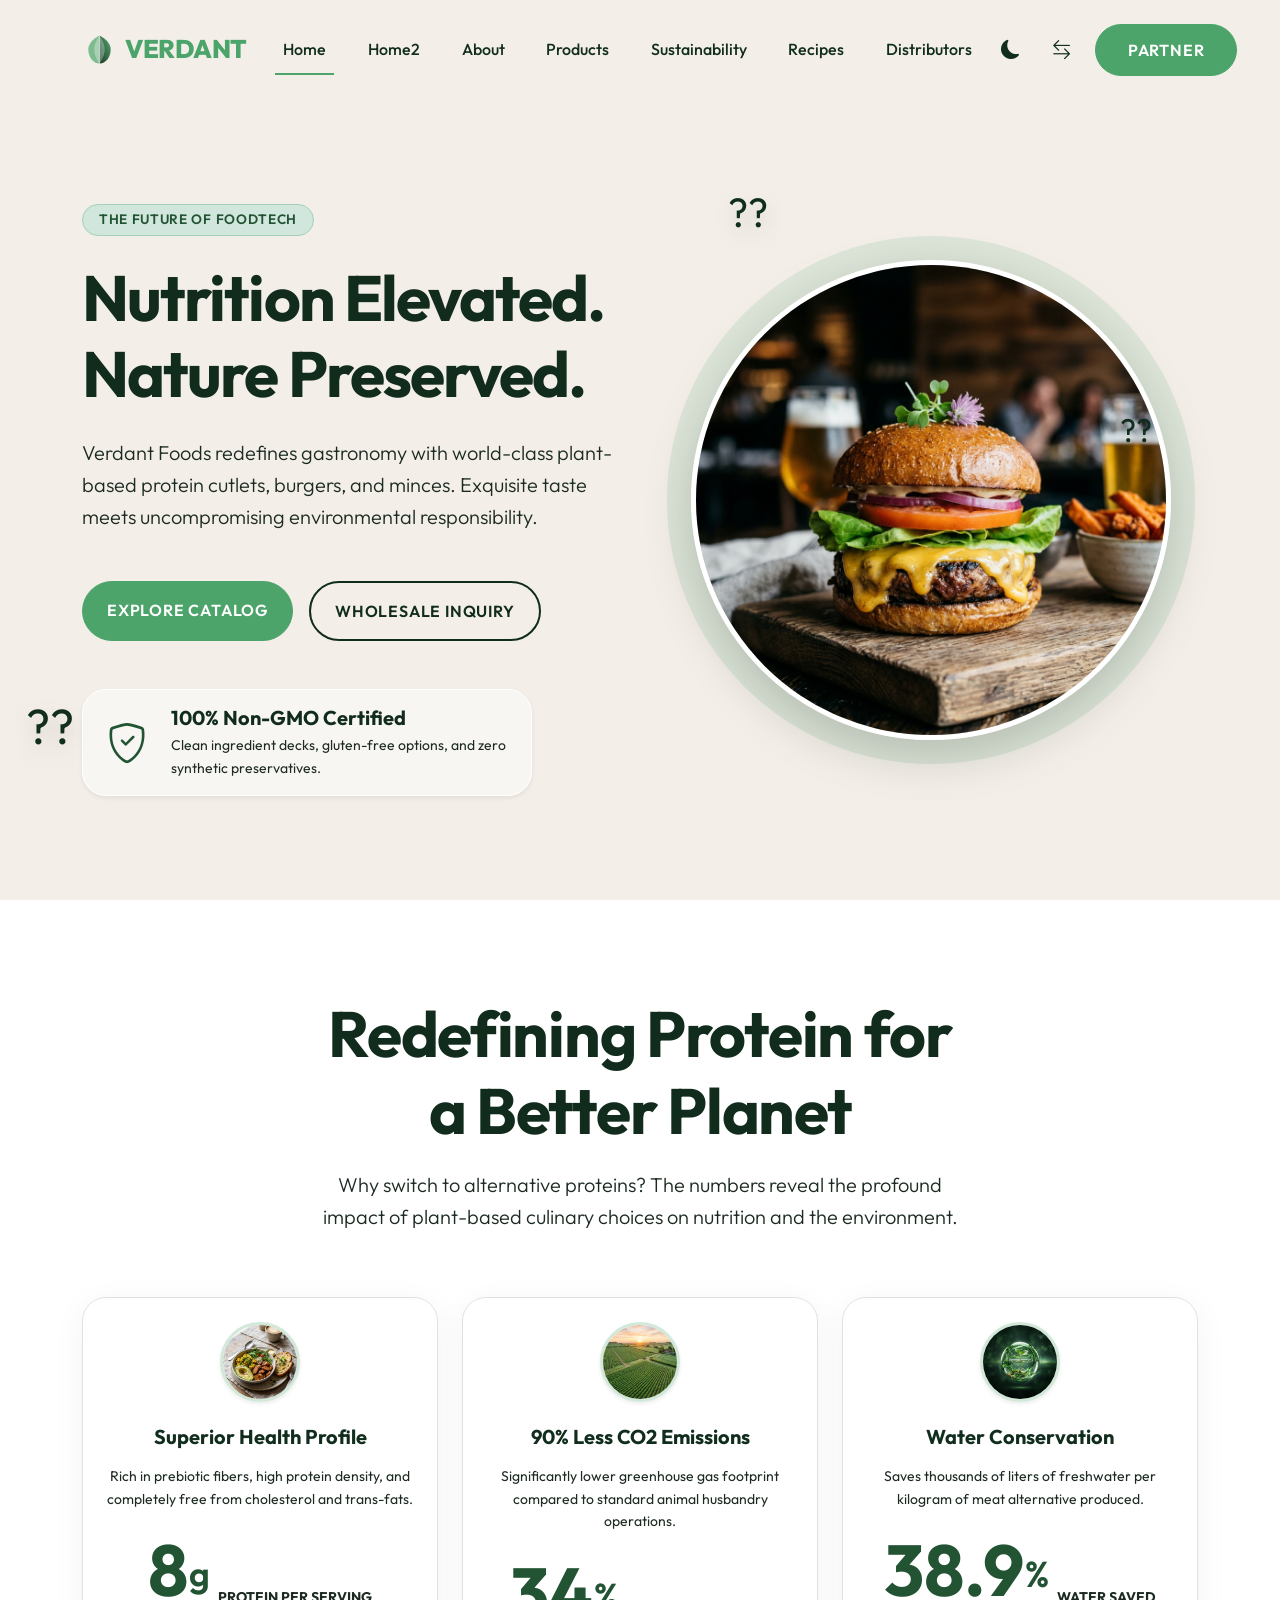
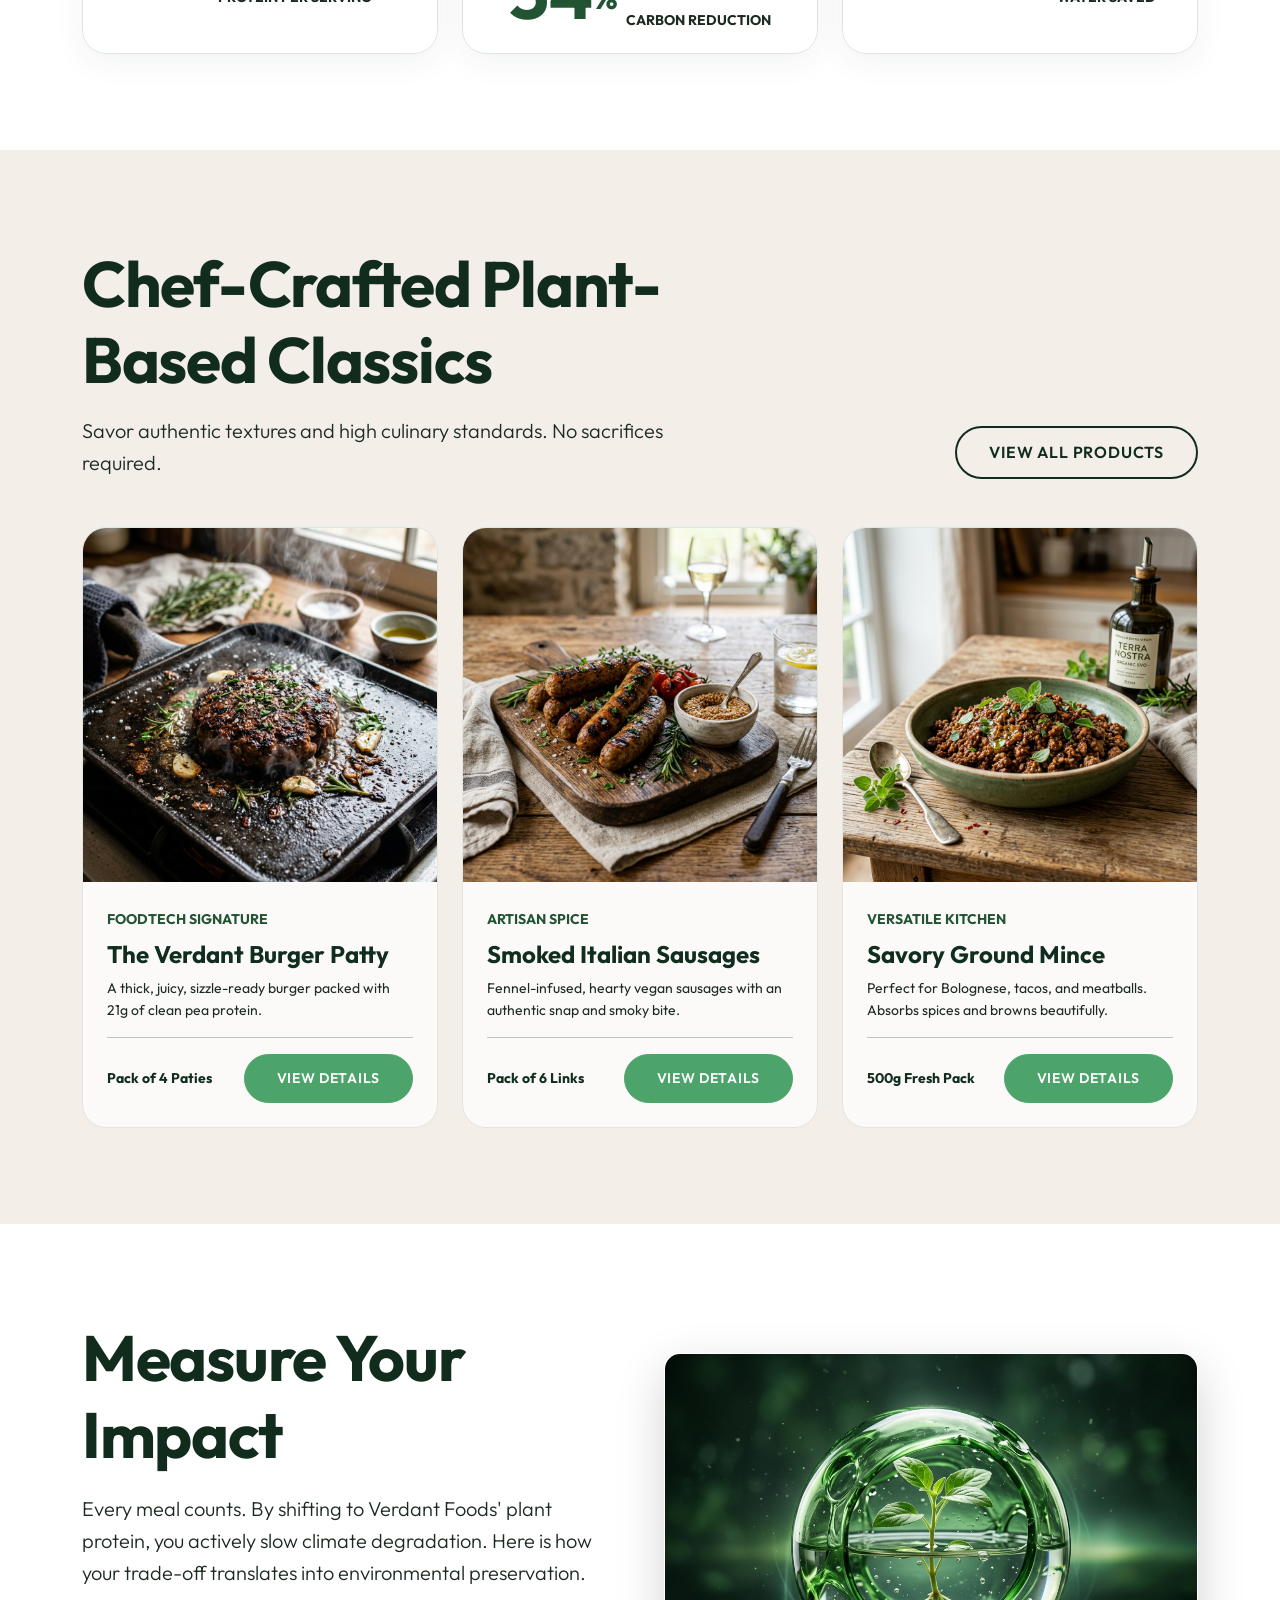
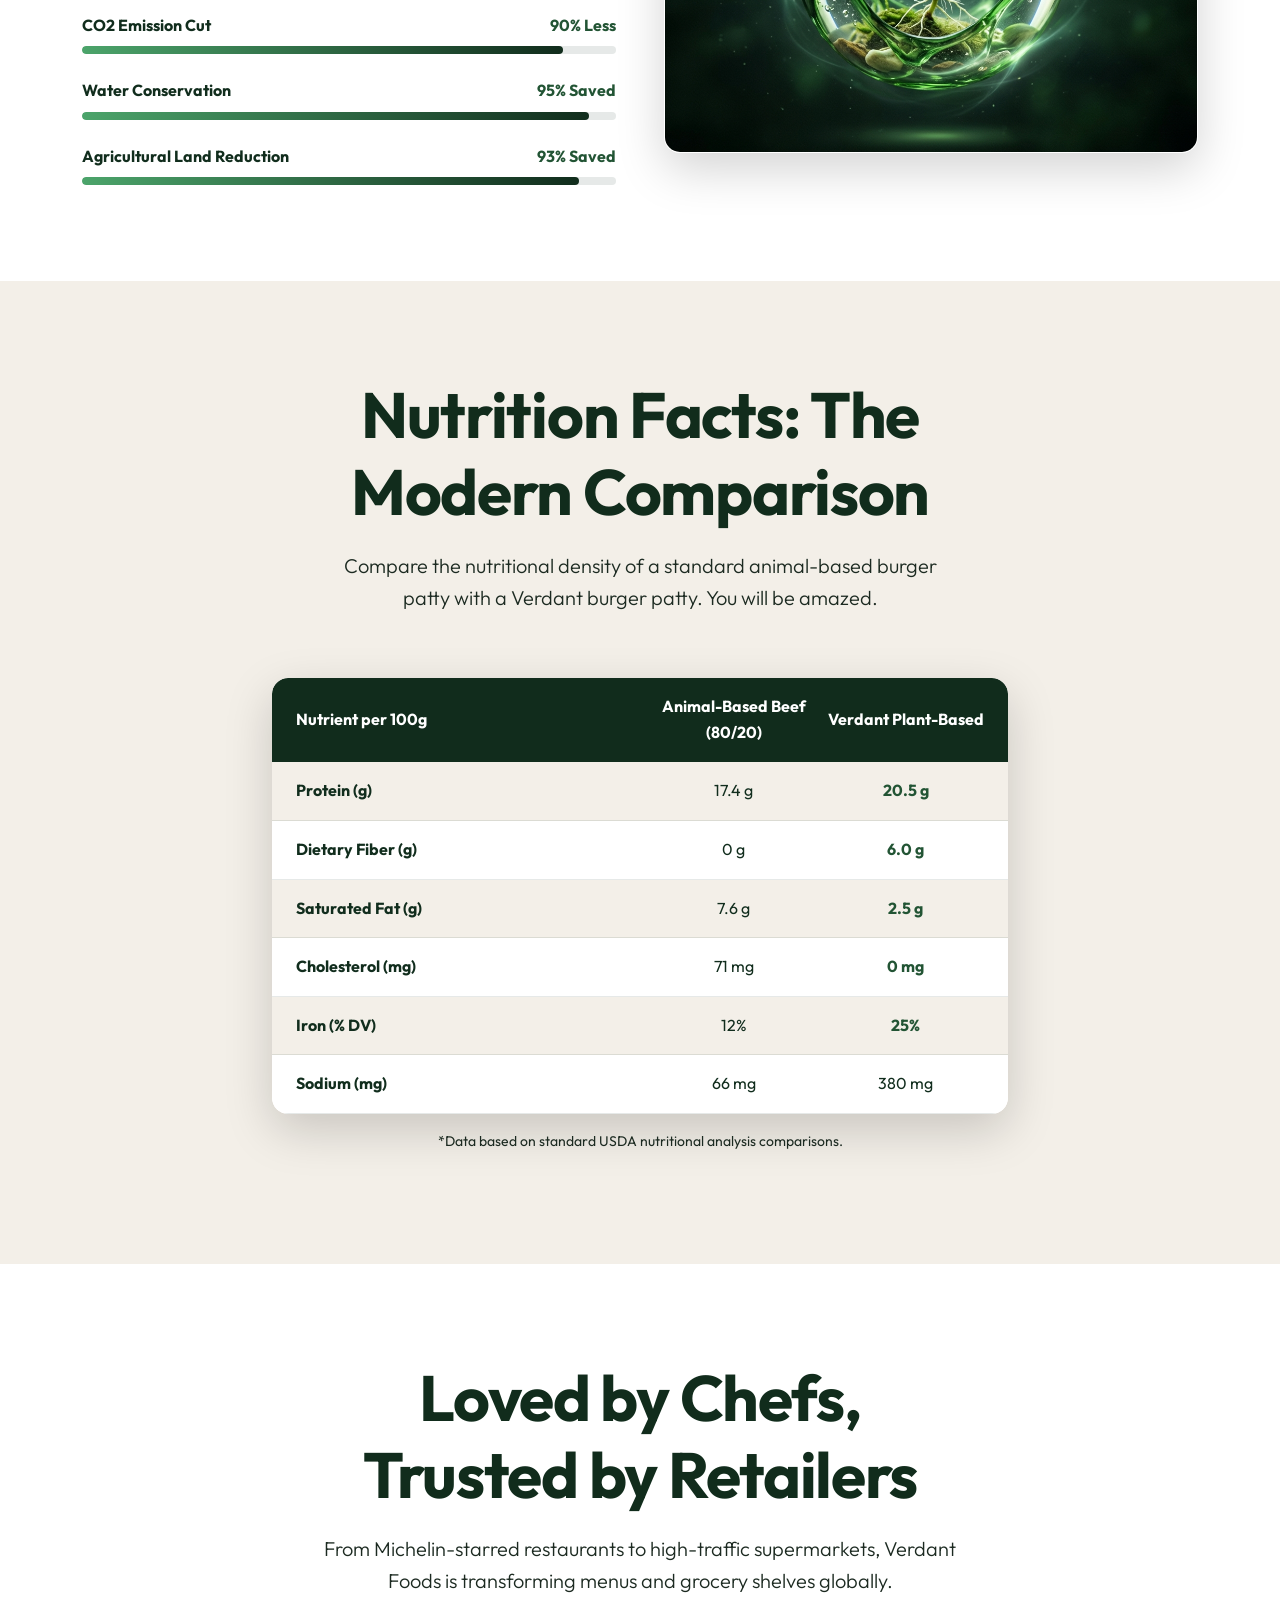
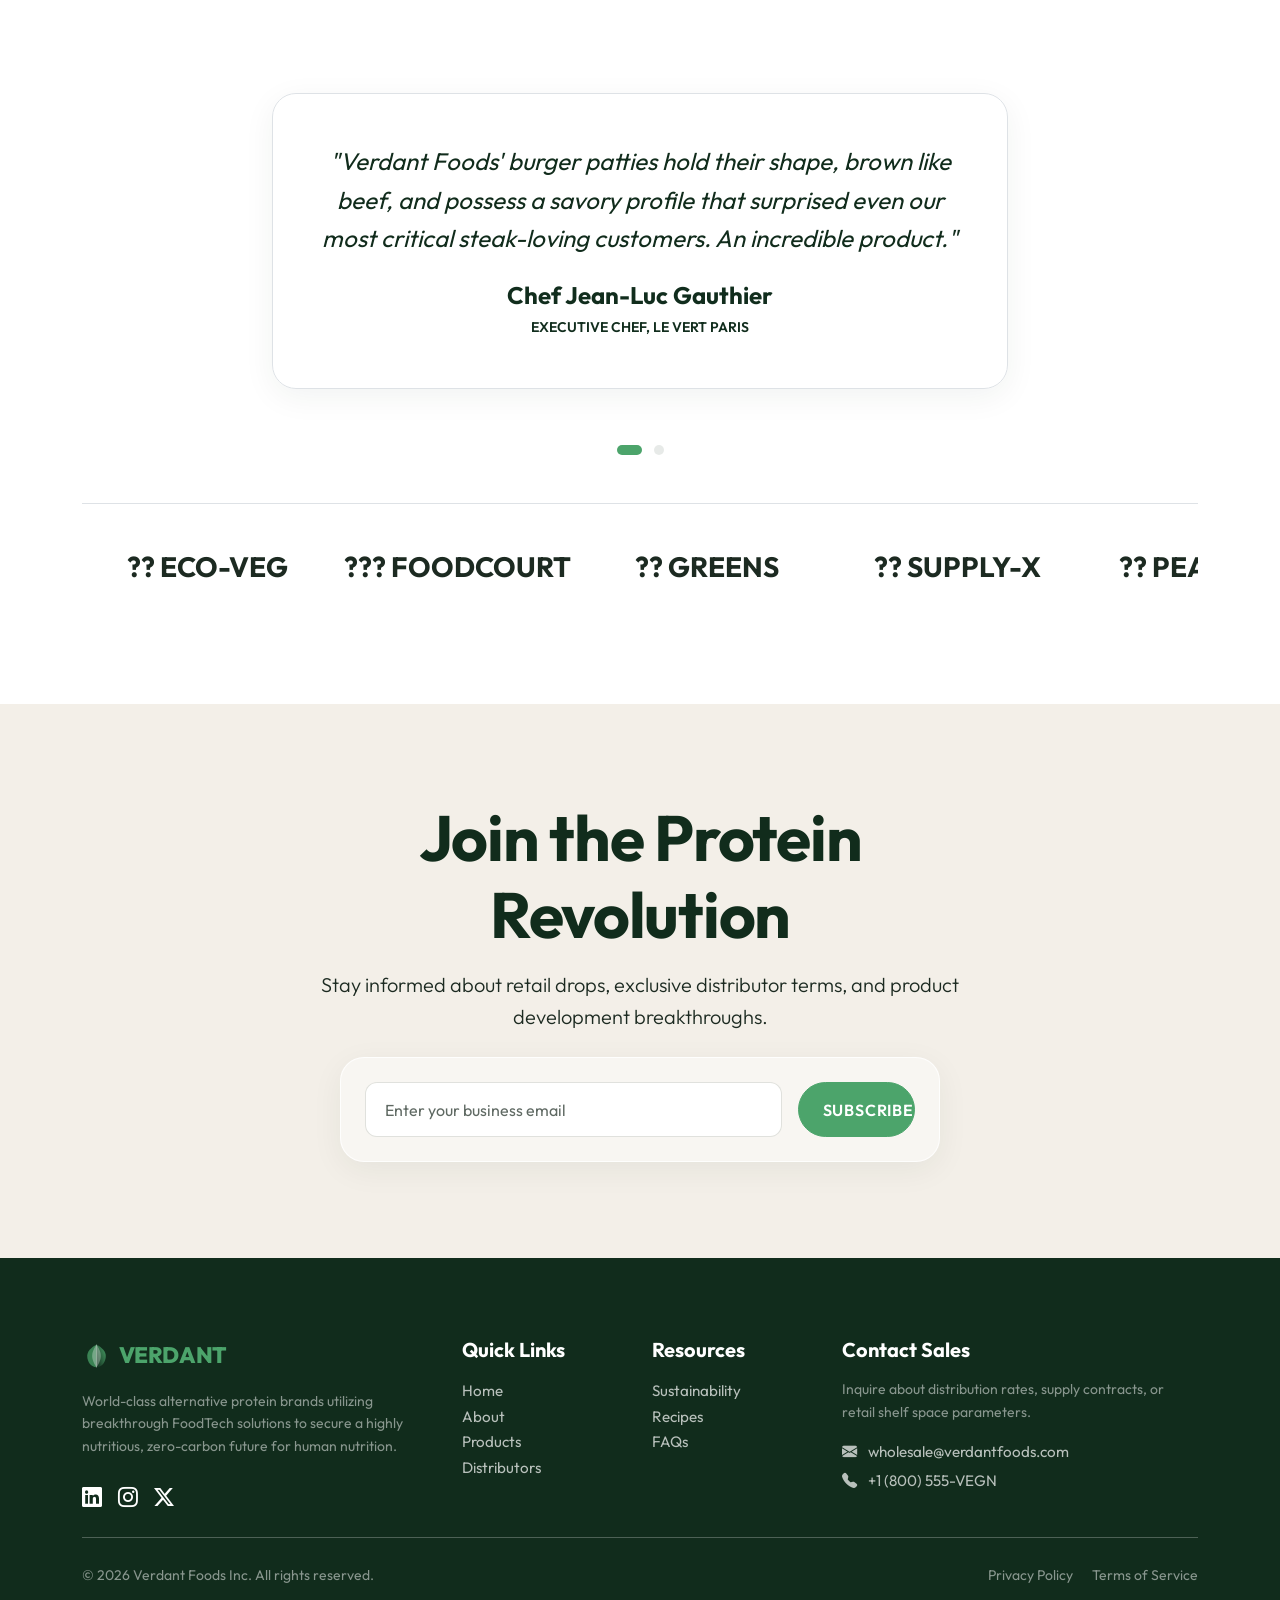
==== commit 69352c5b: "k" ====
--- a/index.html
+++ b/index.html
@@ -1,4 +1,4 @@
-<!DOCTYPE html>
+﻿<!DOCTYPE html>
 <html lang="en" data-theme="light" dir="ltr">
 
 <head>
@@ -12,9 +12,9 @@
   <!-- Bootstrap Icons CDN -->
   <link href="https://cdn.jsdelivr.net/npm/bootstrap-icons@1.11.3/font/bootstrap-icons.min.css" rel="stylesheet">
   <!-- Custom CSS -->
-  <link href="assets/css/styles.css" rel="stylesheet">
+  <link href="assets/css/styles.css?v=1.4" rel="stylesheet">
   <!-- Favicon SVG -->
-  <link rel="icon" type="image/svg+xml" href="data:image/svg+xml,<svg xmlns=%22http://www.w3.org/2000/svg%22 viewBox=%220 0 100 100%22><text y=%22.9em%22 font-size=%2290%22>🌱</text></svg>">
+  <link rel="icon" type="image/svg+xml" href="data:image/svg+xml,<svg xmlns=%22http://www.w3.org/2000/svg%22 viewBox=%220 0 100 100%22><text y=%22.9em%22 font-size=%2290%22>??</text></svg>">
 </head>
 
 <body>
@@ -24,7 +24,7 @@
     <div class="container">
       <a class="navbar-brand d-flex align-items-center" href="index.html"
         style="font-weight: 800; font-size: 1.6rem; color: var(--color-primary); letter-spacing: -0.02em;">
-        <i class="bi bi-leaf-fill text-success me-2"></i><span style="color: var(--color-secondary);">VERDANT</span>
+        <img src="assets/images/logo.svg" alt="Verdant Logo" class="brand-logo me-2"><span style="color: var(--color-secondary);">VERDANT</span>
       </a>
       <button class="navbar-toggler" type="button" data-bs-toggle="collapse" data-bs-target="#navbarContent"
         aria-controls="navbarContent" aria-expanded="false" aria-label="Toggle navigation">
@@ -47,7 +47,7 @@
           <button class="btn btn-sm btn-outline-secondary border-0" id="rtl-toggle" aria-label="Toggle RTL">
             <i class="bi bi-arrow-left-right" style="font-size: 1.2rem; color: var(--color-text);"></i>
           </button>
-          <a class="btn-premium btn" href="contact.html">Distributor</a>
+          <a class="btn-premium btn" href="contact.html">Partner</a>
         </div>
       </div>
     </div>
@@ -63,11 +63,11 @@
 
     <!-- Floating 3D Elements -->
     <div class="floating-element"
-      style="top: 20%; right: 40%; font-size: 2.5rem; filter: drop-shadow(0 10px 10px rgba(0,0,0,0.15));">🌱</div>
+      style="top: 20%; right: 40%; font-size: 2.5rem; filter: drop-shadow(0 10px 10px rgba(0,0,0,0.15));">??</div>
     <div class="floating-element-slow"
-      style="bottom: 15%; left: 10%; font-size: 3rem; filter: drop-shadow(0 10px 10px rgba(0,0,0,0.15));">🥬</div>
+      style="bottom: 15%; left: 2%; font-size: 3rem; filter: drop-shadow(0 10px 10px rgba(0,0,0,0.15));">??</div>
     <div class="floating-element"
-      style="top: 45%; right: 10%; font-size: 2rem; filter: drop-shadow(0 10px 10px rgba(0,0,0,0.15));">🌾</div>
+      style="top: 45%; right: 10%; font-size: 2rem; filter: drop-shadow(0 10px 10px rgba(0,0,0,0.15));">??</div>
 
     <div class="container py-5">
       <div class="row align-items-center g-5">
@@ -125,42 +125,48 @@
         <!-- Benefit Card 1 -->
         <div class="col-md-4 col-sm-6 text-center reveal-on-scroll" style="transition-delay: 0.1s;">
           <div class="glass-card h-100 p-4 border border-1">
-            <div class="mb-3 d-inline-block rounded-circle p-3 bg-success bg-opacity-10 text-success fs-3">
-              <i class="bi bi-heart-pulse-fill"></i>
+            <div class="mb-3 d-inline-block rounded-circle overflow-hidden shadow-sm" style="width: 80px; height: 80px; border: 3px solid rgba(76, 166, 107, 0.25);">
+              <img src="assets/images/sustain_health.png" alt="Superior Health Profile" style="width: 100%; height: 100%; object-fit: cover;">
             </div>
             <h3 class="h5 fw-bold mb-3">Superior Health Profile</h3>
             <p class="small text-muted mb-4">Rich in prebiotic fibers, high protein density, and completely free from
               cholesterol and trans-fats.</p>
-            <div class="counter-num" data-target="21" data-suffix="g">0</div>
-            <span class="text-uppercase small fw-bold text-muted">Protein per serving</span>
+            <div class="d-flex align-items-baseline justify-content-center gap-2 mt-2">
+              <div class="counter-num" data-target="21" data-suffix="g">0</div>
+              <span class="text-uppercase small fw-bold text-muted">Protein per serving</span>
+            </div>
           </div>
         </div>
 
         <!-- Benefit Card 2 -->
         <div class="col-md-4 col-sm-6 text-center reveal-on-scroll" style="transition-delay: 0.2s;">
           <div class="glass-card h-100 p-4 border border-1">
-            <div class="mb-3 d-inline-block rounded-circle p-3 bg-success bg-opacity-10 text-success fs-3">
-              <i class="bi bi-tree-fill"></i>
+            <div class="mb-3 d-inline-block rounded-circle overflow-hidden shadow-sm" style="width: 80px; height: 80px; border: 3px solid rgba(76, 166, 107, 0.25);">
+              <img src="assets/images/sustain_carbon.png" alt="90% Less CO2 Emissions" style="width: 100%; height: 100%; object-fit: cover;">
             </div>
             <h3 class="h5 fw-bold mb-3">90% Less CO2 Emissions</h3>
             <p class="small text-muted mb-4">Significantly lower greenhouse gas footprint compared to standard animal
               husbandry operations.</p>
-            <div class="counter-num" data-target="89" data-suffix="%">0</div>
-            <span class="text-uppercase small fw-bold text-muted">Carbon Reduction</span>
+            <div class="d-flex align-items-baseline justify-content-center gap-2 mt-2">
+              <div class="counter-num" data-target="89" data-suffix="%">0</div>
+              <span class="text-uppercase small fw-bold text-muted">Carbon Reduction</span>
+            </div>
           </div>
         </div>
 
         <!-- Benefit Card 3 -->
         <div class="col-md-4 col-sm-6 text-center reveal-on-scroll" style="transition-delay: 0.3s;">
           <div class="glass-card h-100 p-4 border border-1">
-            <div class="mb-3 d-inline-block rounded-circle p-3 bg-success bg-opacity-10 text-success fs-3">
-              <i class="bi bi-droplet-fill"></i>
+            <div class="mb-3 d-inline-block rounded-circle overflow-hidden shadow-sm" style="width: 80px; height: 80px; border: 3px solid rgba(76, 166, 107, 0.25);">
+              <img src="assets/images/sustain_water.png" alt="Water Conservation" style="width: 100%; height: 100%; object-fit: cover;">
             </div>
             <h3 class="h5 fw-bold mb-3">Water Conservation</h3>
             <p class="small text-muted mb-4">Saves thousands of liters of freshwater per kilogram of meat alternative
               produced.</p>
-            <div class="counter-num" data-target="99.2" data-float="true" data-suffix="%">0</div>
-            <span class="text-uppercase small fw-bold text-muted">Water saved</span>
+            <div class="d-flex align-items-baseline justify-content-center gap-2 mt-2">
+              <div class="counter-num" data-target="99.2" data-float="true" data-suffix="%">0</div>
+              <span class="text-uppercase small fw-bold text-muted">Water saved</span>
+            </div>
           </div>
         </div>
       </div>
@@ -180,7 +186,7 @@
         </div>
       </div>
 
-      <div class="row g-4">
+      <div class="row g-4 justify-content-center">
         <!-- Product 1 -->
         <div class="col-lg-4 col-md-6 reveal-on-scroll" style="transition-delay: 0.1s;">
           <div class="premium-product-card h-100">
@@ -387,17 +393,17 @@
       <!-- Retail Partner Logos -->
       <div class="mt-5 pt-4 overflow-hidden border-top">
         <div class="logo-track">
-          <div class="logo-slide"><span class="fs-3 fw-bold text-muted opacity-50">🌱 ECO-VEG</span></div>
-          <div class="logo-slide"><span class="fs-3 fw-bold text-muted opacity-50">🍽️ FOODCOURT</span></div>
-          <div class="logo-slide"><span class="fs-3 fw-bold text-muted opacity-50">🏪 GREENS</span></div>
-          <div class="logo-slide"><span class="fs-3 fw-bold text-muted opacity-50">🚛 SUPPLY-X</span></div>
-          <div class="logo-slide"><span class="fs-3 fw-bold text-muted opacity-50">🌾 PEA-CORP</span></div>
+          <div class="logo-slide"><span class="fs-3 fw-bold text-muted opacity-75">?? ECO-VEG</span></div>
+          <div class="logo-slide"><span class="fs-3 fw-bold text-muted opacity-75">??? FOODCOURT</span></div>
+          <div class="logo-slide"><span class="fs-3 fw-bold text-muted opacity-75">?? GREENS</span></div>
+          <div class="logo-slide"><span class="fs-3 fw-bold text-muted opacity-75">?? SUPPLY-X</span></div>
+          <div class="logo-slide"><span class="fs-3 fw-bold text-muted opacity-75">?? PEA-CORP</span></div>
           <!-- Repeats for infinite scrolling -->
-          <div class="logo-slide"><span class="fs-3 fw-bold text-muted opacity-50">🌱 ECO-VEG</span></div>
-          <div class="logo-slide"><span class="fs-3 fw-bold text-muted opacity-50">🍽️ FOODCOURT</span></div>
-          <div class="logo-slide"><span class="fs-3 fw-bold text-muted opacity-50">🏪 GREENS</span></div>
-          <div class="logo-slide"><span class="fs-3 fw-bold text-muted opacity-50">🚛 SUPPLY-X</span></div>
-          <div class="logo-slide"><span class="fs-3 fw-bold text-muted opacity-50">🌾 PEA-CORP</span></div>
+          <div class="logo-slide"><span class="fs-3 fw-bold text-muted opacity-75">?? ECO-VEG</span></div>
+          <div class="logo-slide"><span class="fs-3 fw-bold text-muted opacity-75">??? FOODCOURT</span></div>
+          <div class="logo-slide"><span class="fs-3 fw-bold text-muted opacity-75">?? GREENS</span></div>
+          <div class="logo-slide"><span class="fs-3 fw-bold text-muted opacity-75">?? SUPPLY-X</span></div>
+          <div class="logo-slide"><span class="fs-3 fw-bold text-muted opacity-75">?? PEA-CORP</span></div>
         </div>
       </div>
     </div>
@@ -436,10 +442,10 @@
   <footer>
     <div class="container">
       <div class="row g-4">
-        <div class="col-lg-4 col-md-6">
+        <div class="col-lg-4 col-md-6 col-6">
           <a class="d-flex align-items-center mb-3 text-white" href="index.html"
             style="font-weight: 800; font-size: 1.4rem; text-decoration: none; letter-spacing: -0.02em;">
-            <i class="bi bi-leaf-fill text-success me-2"></i><span style="color: var(--color-secondary);">VERDANT</span>
+            <img src="assets/images/logo.svg" alt="Verdant Logo" class="brand-logo me-2"><span style="color: var(--color-secondary);">VERDANT</span>
           </a>
           <p class="text-white-50 small mb-4">World-class alternative protein brands utilizing breakthrough FoodTech
             solutions to secure a highly nutritious, zero-carbon future for human nutrition.</p>
@@ -449,7 +455,7 @@
             <a href="#" aria-label="Twitter" class="text-white fs-5"><i class="bi bi-twitter-x"></i></a>
           </div>
         </div>
-        <div class="col-lg-2 col-md-3 col-6">
+        <div class="col-lg-2 col-md-6 col-6">
           <h5 class="fw-bold text-white mb-3">Quick Links</h5>
           <ul class="list-unstyled">
             <li><a href="index.html">Home</a></li>
@@ -458,7 +464,7 @@
             <li><a href="contact.html">Distributors</a></li>
           </ul>
         </div>
-        <div class="col-lg-2 col-md-3 col-6">
+        <div class="col-lg-2 col-md-6 col-6">
           <h5 class="fw-bold text-white mb-3">Resources</h5>
           <ul class="list-unstyled">
             <li><a href="sustainability.html">Sustainability</a></li>
@@ -466,7 +472,7 @@
             <li><a href="contact.html#faq">FAQs</a></li>
           </ul>
         </div>
-        <div class="col-lg-4 col-md-6">
+        <div class="col-lg-4 col-md-6 col-6">
           <h5 class="fw-bold text-white mb-3">Contact Sales</h5>
           <p class="small text-white-50">Inquire about distribution rates, supply contracts, or retail shelf space
             parameters.</p>
@@ -495,7 +501,7 @@
   <!-- Bootstrap 5 JS Bundle with Popper -->
   <script src="https://cdn.jsdelivr.net/npm/bootstrap@5.3.3/dist/js/bootstrap.bundle.min.js"></script>
   <!-- Custom JS -->
-  <script src="assets/js/app.js"></script>
+  <script src="assets/js/app.js?v=1.4"></script>
 </body>
 
-</html>+</html>
--- a/assets/css/styles.css
+++ b/assets/css/styles.css
@@ -18,7 +18,7 @@
   --color-bg: #ffffff;
   --color-card-bg: rgba(255, 255, 255, 0.7);
   --color-text: #112d1d;
-  --color-text-muted: #4e6356;
+  --color-text-muted: #1c2a21;
   --color-border: rgba(17, 45, 29, 0.1);
   --glass-bg: rgba(255, 255, 255, 0.45);
   --glass-border: rgba(255, 255, 255, 0.25);
@@ -96,7 +96,7 @@
 p, .body-text {
   font-size: clamp(0.95rem, 2vw, 1.1rem);
   color: var(--color-text-muted);
-  font-weight: 300;
+  font-weight: 400;
 }
 
 /* RTL OVERRIDES */
@@ -370,8 +370,23 @@
 .counter-num {
   font-size: clamp(3rem, 6vw, 4.5rem);
   font-weight: 700;
-  color: var(--color-secondary);
+  color: #225434;
   line-height: 1;
+}
+[data-theme="dark"] .counter-num {
+  color: var(--color-secondary) !important;
+}
+.counter-suffix {
+  font-size: 0.5em;
+  font-weight: 600;
+  display: inline-block;
+  vertical-align: middle;
+  transform: translateY(-0.15em);
+  margin-left: 0.05em;
+}
+.glass-card .d-flex .text-uppercase {
+  position: relative;
+  top: 6px;
 }
 
 /* METRICS & PROGRESS BARS */
@@ -531,20 +546,24 @@
 
 /* PREMIUM FORMS */
 .premium-form-control {
-  background: var(--color-bg);
+  background-color: var(--color-bg);
   border: 1px solid var(--color-border);
-  color: var(--color-text);
+  color: var(--color-text) !important;
   padding: 0.9rem 1.2rem;
   border-radius: 12px;
   font-size: 1rem;
   transition: var(--transition-smooth);
 }
+.premium-form-control::placeholder {
+  color: var(--color-text-muted) !important;
+  opacity: 0.7;
+}
 
 .premium-form-control:focus {
-  background: var(--color-bg);
+  background-color: var(--color-bg);
   border-color: var(--color-secondary);
   box-shadow: 0 0 0 3px rgba(76, 166, 107, 0.15);
-  color: var(--color-text);
+  color: var(--color-text) !important;
   outline: none;
 }
 
@@ -629,16 +648,28 @@
 /* LOGO CAROUSEL */
 .logo-track {
   display: flex;
+  align-items: center;
+  flex-wrap: nowrap;
   width: calc(250px * 10);
+  height: 80px;
   animation: logo-scroll 40s linear infinite;
 }
 
 .logo-slide {
   width: 250px;
+  height: 100%;
+  flex-shrink: 0;
   display: flex;
   justify-content: center;
   align-items: center;
-  padding: 0 2rem;
+  padding: 0 1.5rem;
+  white-space: nowrap !important;
+}
+
+.logo-slide span {
+  white-space: nowrap !important;
+  display: inline-flex;
+  align-items: center;
 }
 
 .logo-slide img {
@@ -691,11 +722,26 @@
   color: var(--color-primary) !important;
 }
 .text-success {
+  color: #225434 !important;
+}
+[data-theme="dark"] .text-success {
   color: var(--color-secondary) !important;
 }
 .navbar-brand {
   color: var(--color-primary) !important;
 }
+.brand-logo {
+  height: 2.2rem;
+  width: auto;
+  object-fit: contain;
+  transition: var(--transition-smooth);
+}
+[data-theme="dark"] .brand-logo {
+  filter: drop-shadow(0 0 6px rgba(76, 166, 107, 0.3));
+}
+footer .brand-logo {
+  height: 1.8rem;
+}
 
 [data-theme="dark"] .text-primary {
   color: var(--color-secondary) !important;
@@ -709,7 +755,11 @@
 [data-theme="dark"] .navbar-brand span {
   color: #ffffff !important;
 }
-[data-theme="dark"] .text-muted {
+.text-muted {
+  color: var(--color-text-muted) !important;
+  opacity: 1 !important;
+}
+.lead {
   color: var(--color-text-muted) !important;
 }
 [data-theme="dark"] .text-dark {
@@ -787,3 +837,45 @@
   transform: translateY(-3px) scale(1.15);
   color: var(--color-secondary) !important;
 }
+
+/* Testimonial Author Text Contrast Override */
+.testimonial-slide span {
+  font-weight: 600;
+  color: var(--color-text) !important;
+  opacity: 0.85;
+}
+
+/* Transparent Navbar contrast overrides for dark headers (Home 2 fullscreen-hero) */
+body:has(.fullscreen-hero) .premium-navbar:not(.scrolled) .nav-link {
+  color: rgba(255, 255, 255, 0.85) !important;
+}
+body:has(.fullscreen-hero) .premium-navbar:not(.scrolled) .nav-link:hover,
+body:has(.fullscreen-hero) .premium-navbar:not(.scrolled) .nav-link.active {
+  color: #ffffff !important;
+}
+body:has(.fullscreen-hero) .premium-navbar:not(.scrolled) .navbar-brand {
+  color: #ffffff !important;
+}
+body:has(.fullscreen-hero) .premium-navbar:not(.scrolled) .navbar-brand span {
+  color: var(--color-secondary) !important;
+}
+body:has(.fullscreen-hero) .premium-navbar:not(.scrolled) .navbar-toggler-icon {
+  filter: invert(1) brightness(2) !important;
+}
+body:has(.fullscreen-hero) .premium-navbar:not(.scrolled) #theme-toggle i,
+body:has(.fullscreen-hero) .premium-navbar:not(.scrolled) #rtl-toggle i {
+  color: rgba(255, 255, 255, 0.85) !important;
+}
+
+/* Category Overlay Cards Text Specificity Overrides */
+.category-card-content h3 {
+  color: #ffffff !important;
+}
+.category-card-content p {
+  color: rgba(255, 255, 255, 0.85) !important;
+}
+
+/* Ensure text and long emails break cleanly inside 50% footer columns on small devices */
+footer a, footer p {
+  word-break: break-word;
+}
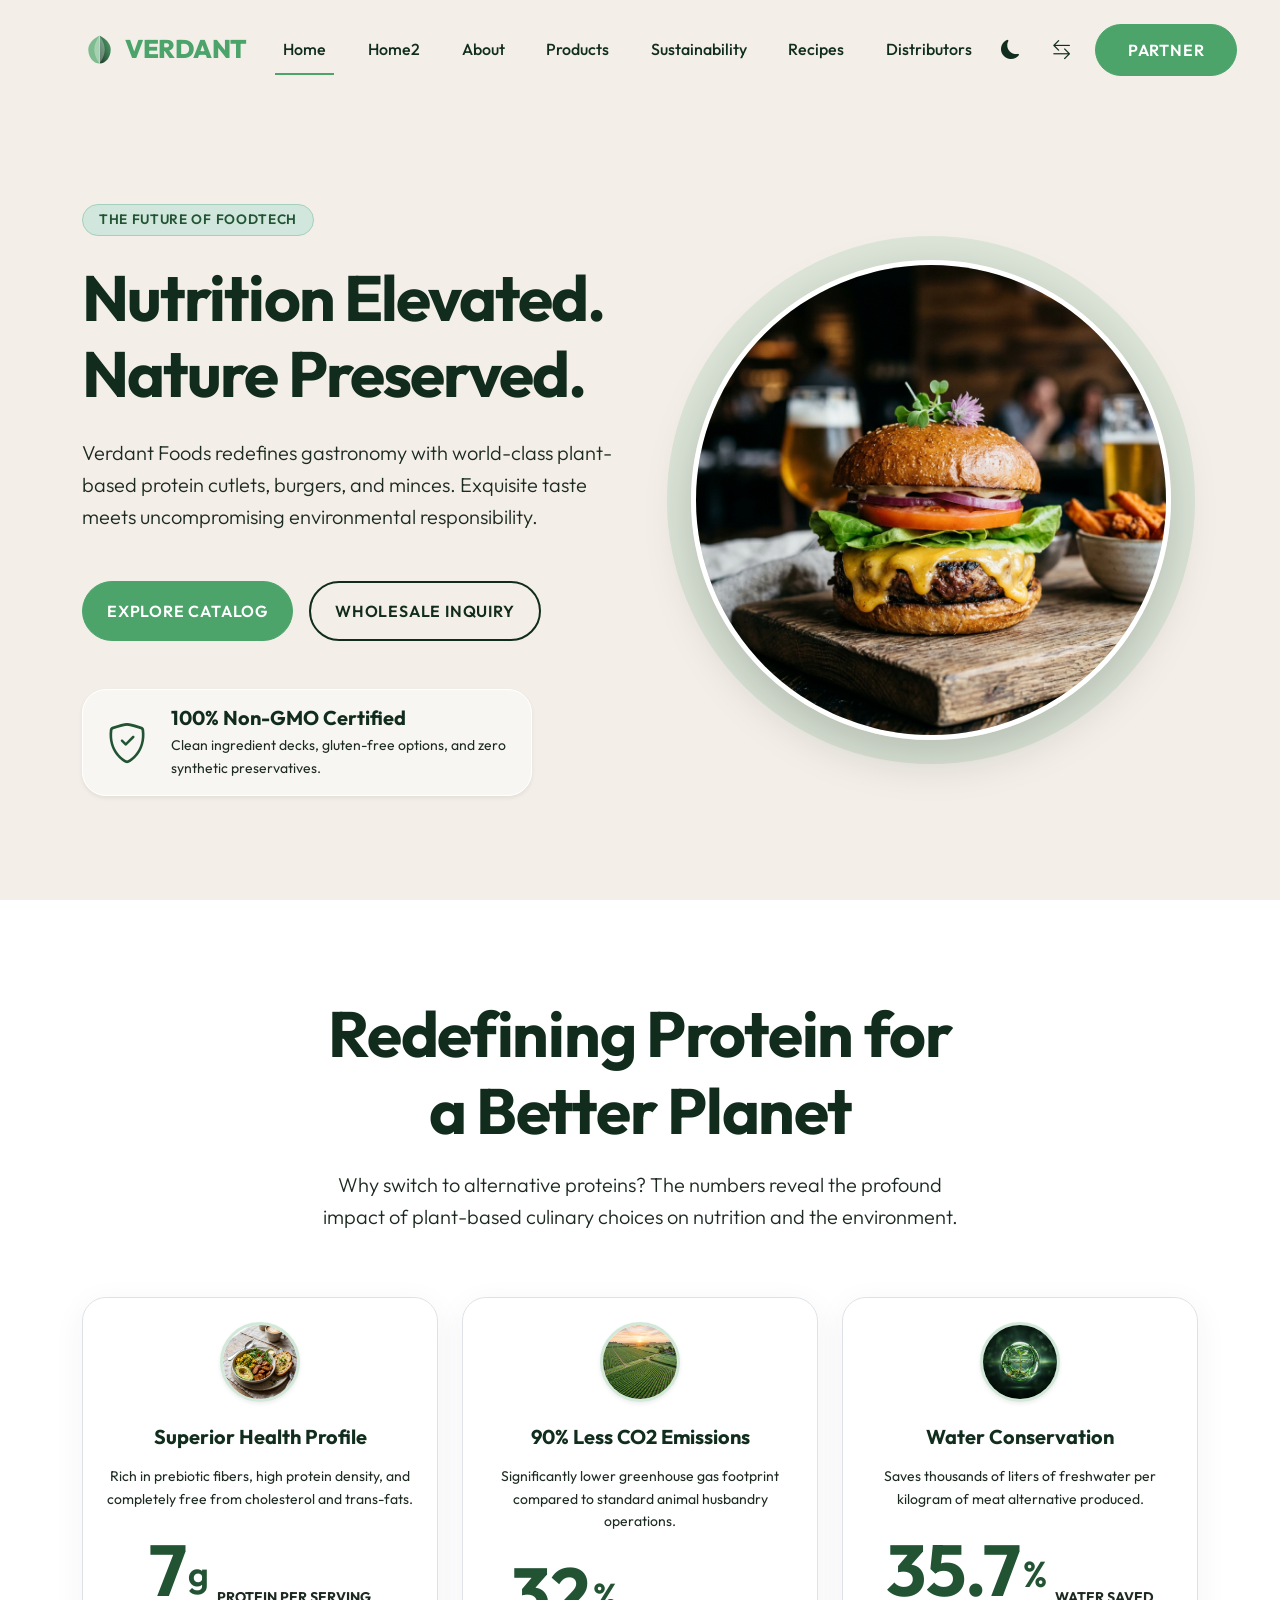
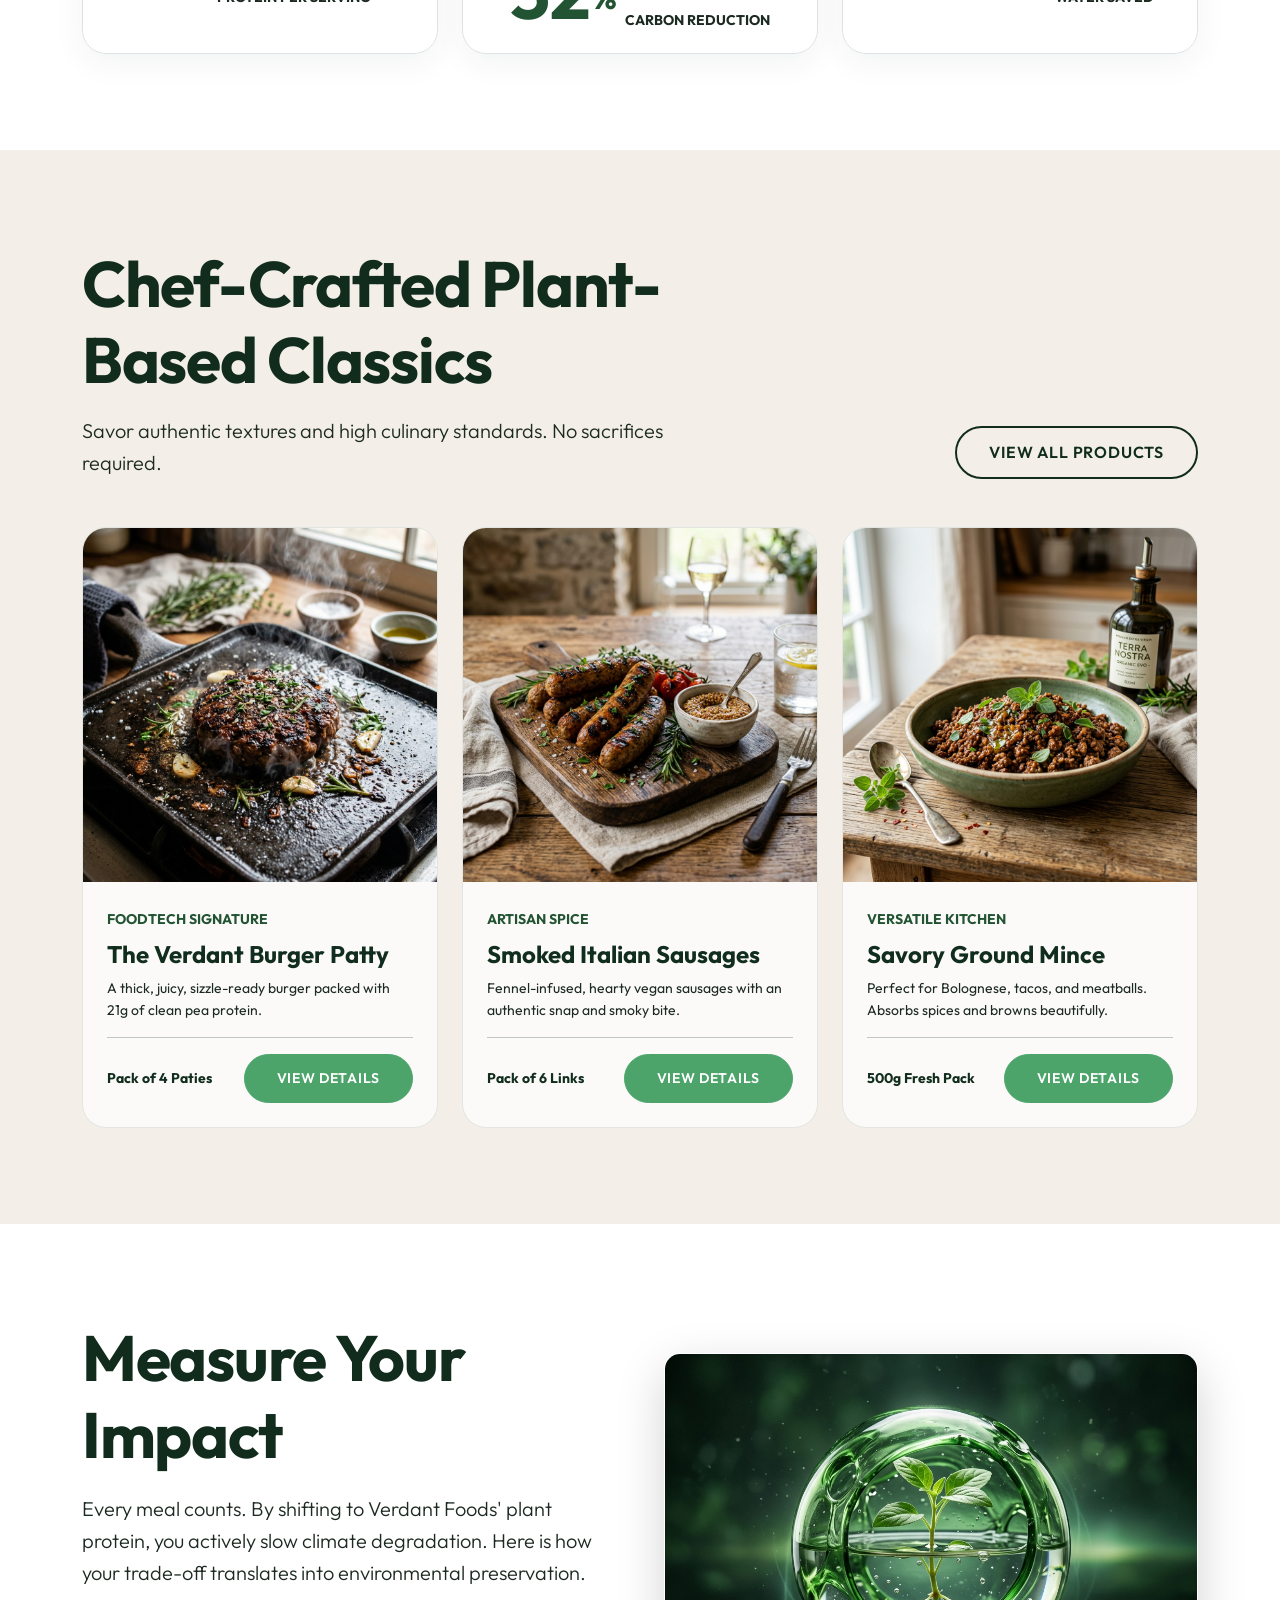
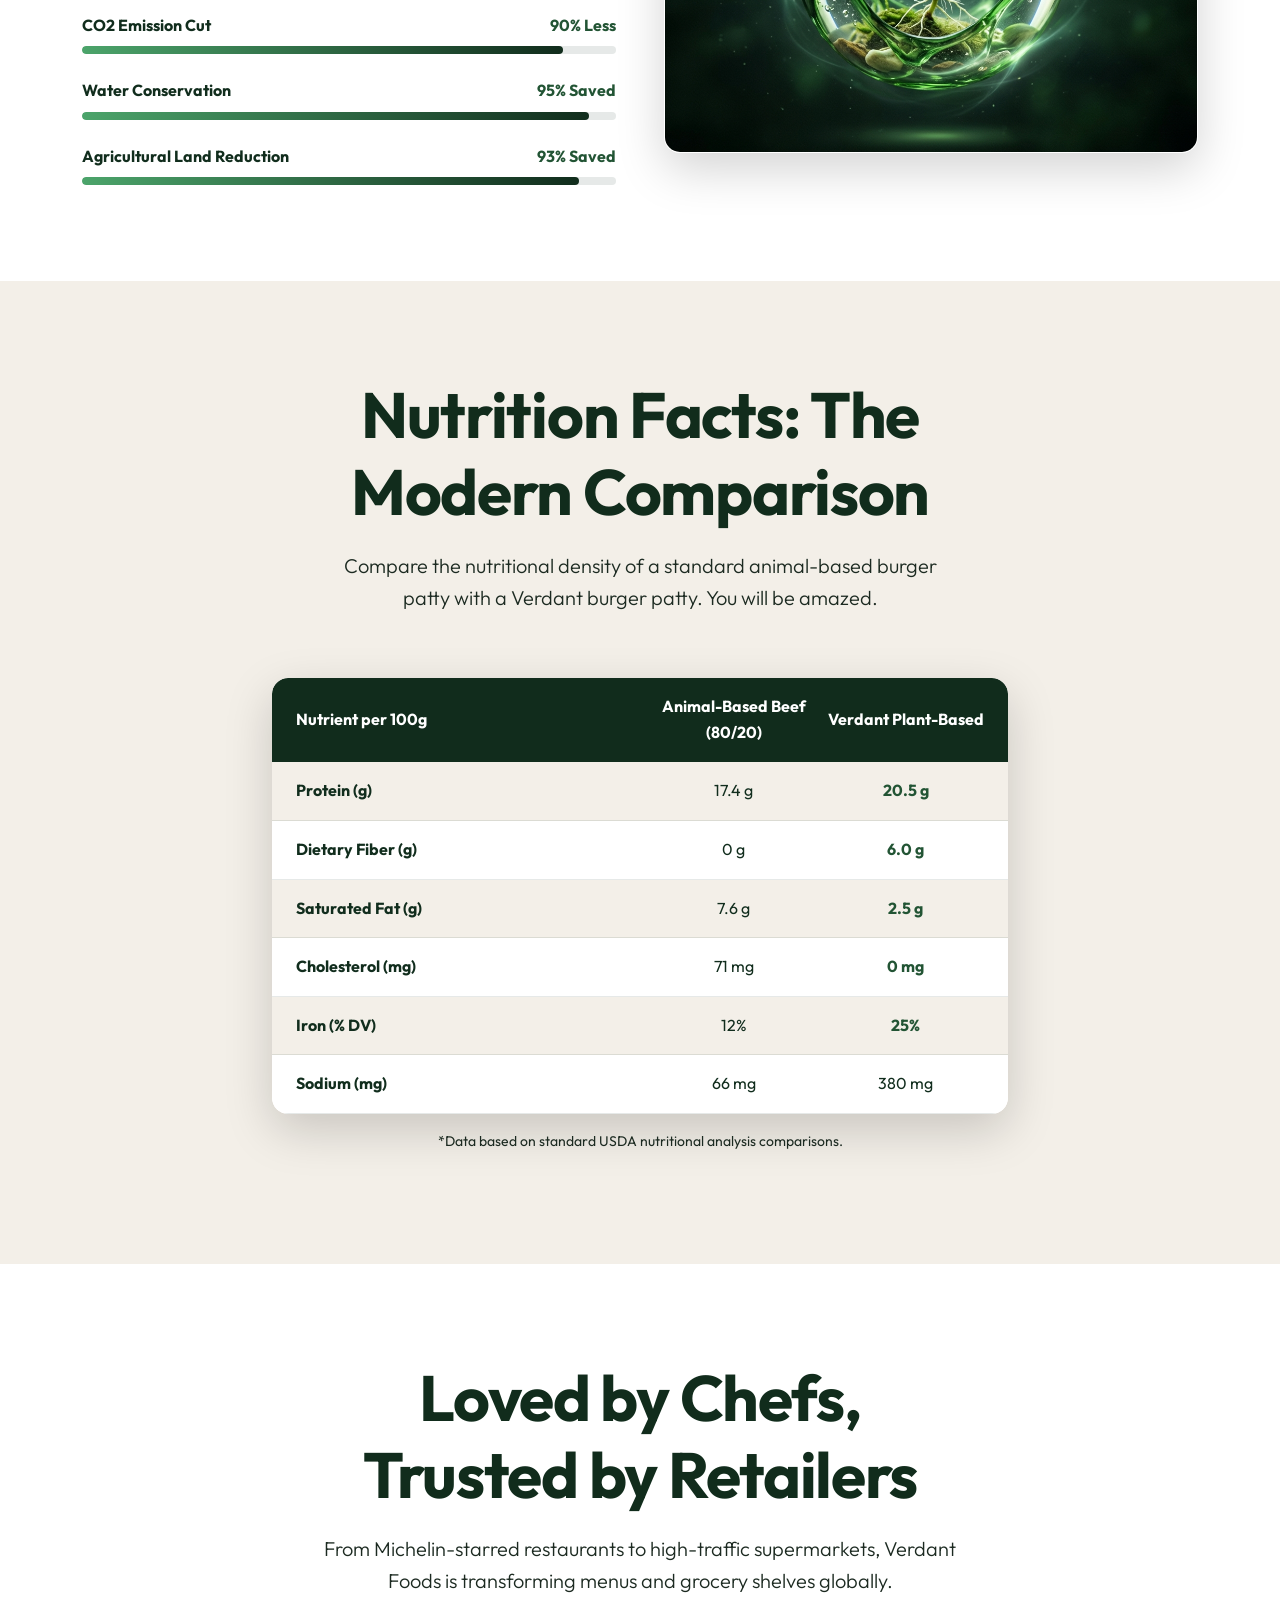
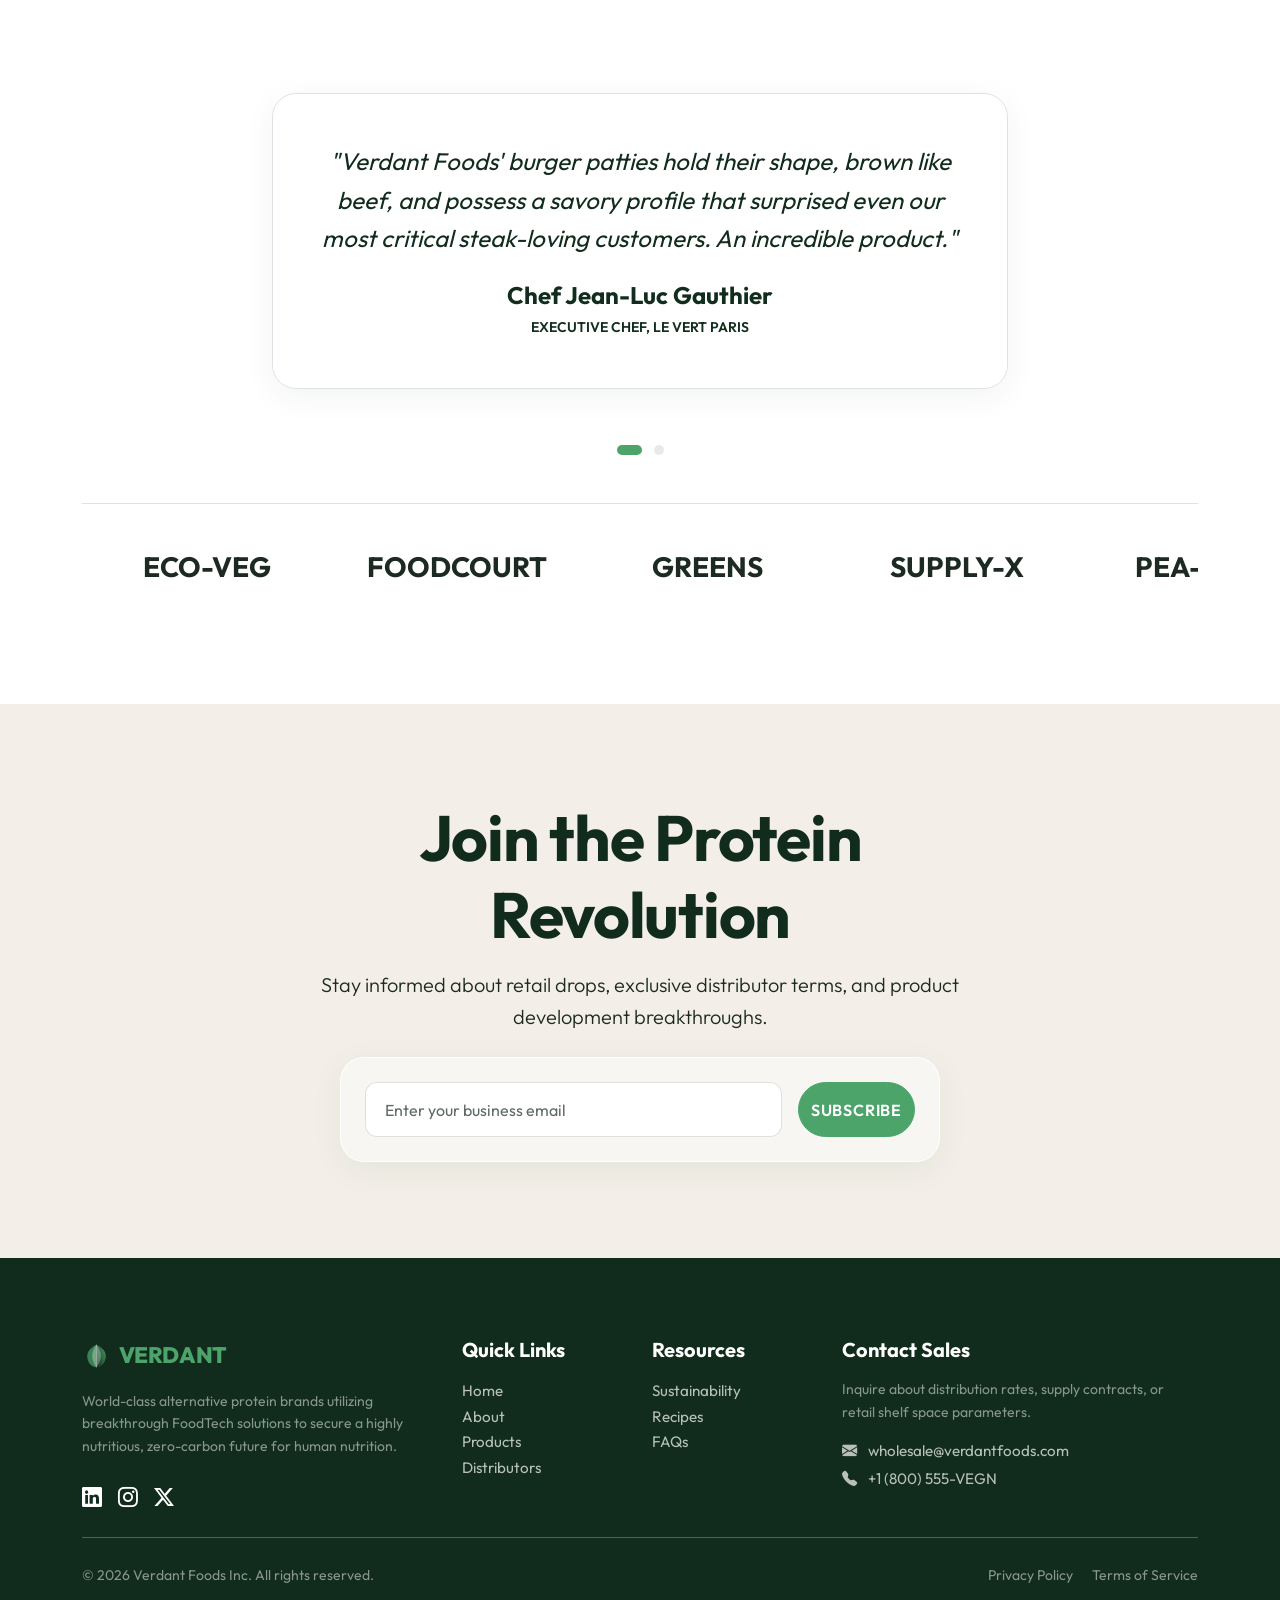
==== commit cfd89ec6: "c" ====
--- a/index.html
+++ b/index.html
@@ -1,4 +1,4 @@
-﻿<!DOCTYPE html>
+<!DOCTYPE html>
 <html lang="en" data-theme="light" dir="ltr">
 
 <head>
@@ -11,10 +11,12 @@
   <link href="https://cdn.jsdelivr.net/npm/bootstrap@5.3.3/dist/css/bootstrap.min.css" rel="stylesheet">
   <!-- Bootstrap Icons CDN -->
   <link href="https://cdn.jsdelivr.net/npm/bootstrap-icons@1.11.3/font/bootstrap-icons.min.css" rel="stylesheet">
+  <!-- Animate.css CDN -->
+  <link rel="stylesheet" href="https://cdnjs.cloudflare.com/ajax/libs/animate.css/4.1.1/animate.min.css">
   <!-- Custom CSS -->
-  <link href="assets/css/styles.css?v=1.4" rel="stylesheet">
+  <link href="assets/css/styles.css?v=1.7" rel="stylesheet">
   <!-- Favicon SVG -->
-  <link rel="icon" type="image/svg+xml" href="data:image/svg+xml,<svg xmlns=%22http://www.w3.org/2000/svg%22 viewBox=%220 0 100 100%22><text y=%22.9em%22 font-size=%2290%22>??</text></svg>">
+  <link rel="icon" type="image/png" href="assets/images/favicon.png?v=1.1">
 </head>
 
 <body>
@@ -61,13 +63,7 @@
     <div class="organic-blob" style="bottom: 5%; right: -5%; width: 600px; height: 600px; animation-duration: 25s;">
     </div>
 
-    <!-- Floating 3D Elements -->
-    <div class="floating-element"
-      style="top: 20%; right: 40%; font-size: 2.5rem; filter: drop-shadow(0 10px 10px rgba(0,0,0,0.15));">??</div>
-    <div class="floating-element-slow"
-      style="bottom: 15%; left: 2%; font-size: 3rem; filter: drop-shadow(0 10px 10px rgba(0,0,0,0.15));">??</div>
-    <div class="floating-element"
-      style="top: 45%; right: 10%; font-size: 2rem; filter: drop-shadow(0 10px 10px rgba(0,0,0,0.15));">??</div>
+
 
     <div class="container py-5">
       <div class="row align-items-center g-5">
@@ -393,17 +389,17 @@
       <!-- Retail Partner Logos -->
       <div class="mt-5 pt-4 overflow-hidden border-top">
         <div class="logo-track">
-          <div class="logo-slide"><span class="fs-3 fw-bold text-muted opacity-75">?? ECO-VEG</span></div>
-          <div class="logo-slide"><span class="fs-3 fw-bold text-muted opacity-75">??? FOODCOURT</span></div>
-          <div class="logo-slide"><span class="fs-3 fw-bold text-muted opacity-75">?? GREENS</span></div>
-          <div class="logo-slide"><span class="fs-3 fw-bold text-muted opacity-75">?? SUPPLY-X</span></div>
-          <div class="logo-slide"><span class="fs-3 fw-bold text-muted opacity-75">?? PEA-CORP</span></div>
+          <div class="logo-slide"><span class="fs-3 fw-bold text-muted opacity-75">ECO-VEG</span></div>
+          <div class="logo-slide"><span class="fs-3 fw-bold text-muted opacity-75">FOODCOURT</span></div>
+          <div class="logo-slide"><span class="fs-3 fw-bold text-muted opacity-75">GREENS</span></div>
+          <div class="logo-slide"><span class="fs-3 fw-bold text-muted opacity-75">SUPPLY-X</span></div>
+          <div class="logo-slide"><span class="fs-3 fw-bold text-muted opacity-75">PEA-CORP</span></div>
           <!-- Repeats for infinite scrolling -->
-          <div class="logo-slide"><span class="fs-3 fw-bold text-muted opacity-75">?? ECO-VEG</span></div>
-          <div class="logo-slide"><span class="fs-3 fw-bold text-muted opacity-75">??? FOODCOURT</span></div>
-          <div class="logo-slide"><span class="fs-3 fw-bold text-muted opacity-75">?? GREENS</span></div>
-          <div class="logo-slide"><span class="fs-3 fw-bold text-muted opacity-75">?? SUPPLY-X</span></div>
-          <div class="logo-slide"><span class="fs-3 fw-bold text-muted opacity-75">?? PEA-CORP</span></div>
+          <div class="logo-slide"><span class="fs-3 fw-bold text-muted opacity-75">ECO-VEG</span></div>
+          <div class="logo-slide"><span class="fs-3 fw-bold text-muted opacity-75">FOODCOURT</span></div>
+          <div class="logo-slide"><span class="fs-3 fw-bold text-muted opacity-75">GREENS</span></div>
+          <div class="logo-slide"><span class="fs-3 fw-bold text-muted opacity-75">SUPPLY-X</span></div>
+          <div class="logo-slide"><span class="fs-3 fw-bold text-muted opacity-75">PEA-CORP</span></div>
         </div>
       </div>
     </div>
--- a/assets/css/styles.css
+++ b/assets/css/styles.css
@@ -57,7 +57,18 @@
   overflow-x: hidden;
   transition: background-color 0.5s ease, color 0.5s ease;
   line-height: 1.6;
-}
+  animation: body-fade-in 0.8s cubic-bezier(0.16, 1, 0.3, 1) both;
+}
+
+@keyframes body-fade-in {
+  from {
+    opacity: 0;
+  }
+  to {
+    opacity: 1;
+  }
+}
+
 
 /* TYPOGRAPHY */
 h1, .h1 {
@@ -159,6 +170,10 @@
 
 /* BUTTONS */
 .btn-premium {
+  display: inline-flex;
+  align-items: center;
+  justify-content: center;
+  text-align: center;
   font-family: var(--font-family);
   font-weight: 600;
   text-transform: uppercase;
@@ -196,6 +211,10 @@
 }
 
 .btn-outline-premium {
+  display: inline-flex;
+  align-items: center;
+  justify-content: center;
+  text-align: center;
   font-family: var(--font-family);
   font-weight: 600;
   text-transform: uppercase;
@@ -222,6 +241,16 @@
 [data-theme="dark"] .btn-outline-premium:hover {
   background-color: var(--color-secondary);
   color: #ffffff !important;
+}
+
+.btn-premium-circle {
+  width: 44px;
+  height: 44px;
+  padding: 0 !important;
+  border-radius: 50% !important;
+  display: inline-flex !important;
+  align-items: center;
+  justify-content: center;
 }
 
 /* GLASSMORPHISM UI COMPONENTS */
@@ -478,7 +507,12 @@
   background-color: #050806;
 }
 
-footer p, footer a {
+footer p {
+  color: rgba(255, 255, 255, 0.7);
+  font-size: 0.95rem;
+}
+
+footer a {
   color: rgba(255, 255, 255, 0.7);
   text-decoration: none;
   font-size: 0.95rem;
@@ -760,7 +794,13 @@
   opacity: 1 !important;
 }
 .lead {
-  color: var(--color-text-muted) !important;
+  color: var(--color-text-muted);
+}
+.bg-dark .counter-num {
+  color: var(--color-secondary) !important;
+}
+.bg-dark .lead {
+  color: rgba(255, 255, 255, 0.75) !important;
 }
 [data-theme="dark"] .text-dark {
   color: var(--color-text) !important;
@@ -782,6 +822,15 @@
 }
 [data-theme="dark"] .navbar-toggler {
   border-color: rgba(255, 255, 255, 0.2) !important;
+}
+
+.navbar-toggler-icon {
+  transition: transform 0.3s ease, background-image 0.3s ease;
+}
+
+.navbar-toggler:not(.collapsed) .navbar-toggler-icon {
+  transform: rotate(90deg);
+  background-image: url("data:image/svg+xml,%3csvg xmlns='http://www.w3.org/2000/svg' viewBox='0 0 16 16'%3e%3cpath fill='none' stroke='%23112d1d' stroke-linecap='round' stroke-linejoin='round' stroke-width='2' d='M2 2l12 12M14 2L2 14'/%3e%3c/svg%3e") !important;
 }
 [data-theme="dark"] .form-select {
   background-image: url("data:image/svg+xml,%3csvg xmlns='http://www.w3.org/2000/svg' viewBox='0 0 16 16'%3e%3cpath fill='none' stroke='%23f5f0e6' stroke-linecap='round' stroke-linejoin='round' stroke-width='2' d='m2 5 6 6 6-6'/%3e%3c/svg%3e") !important;
